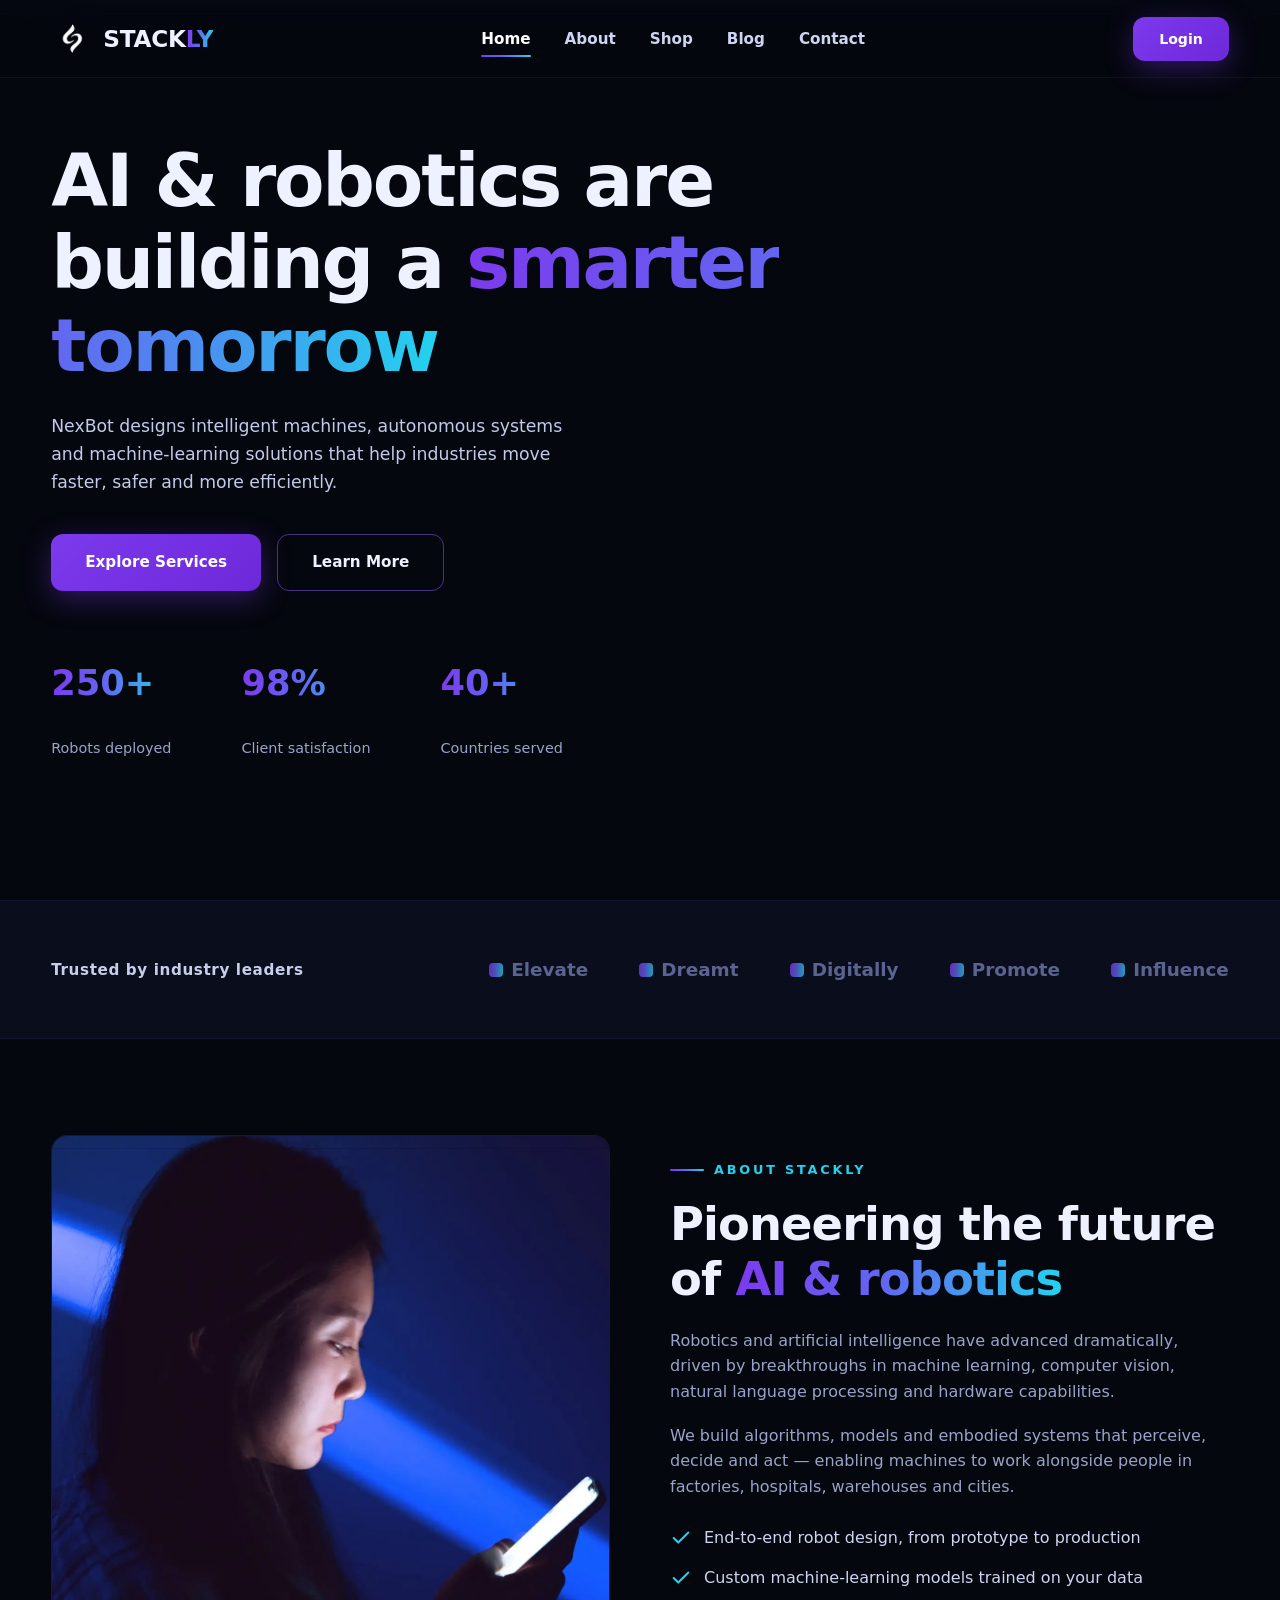
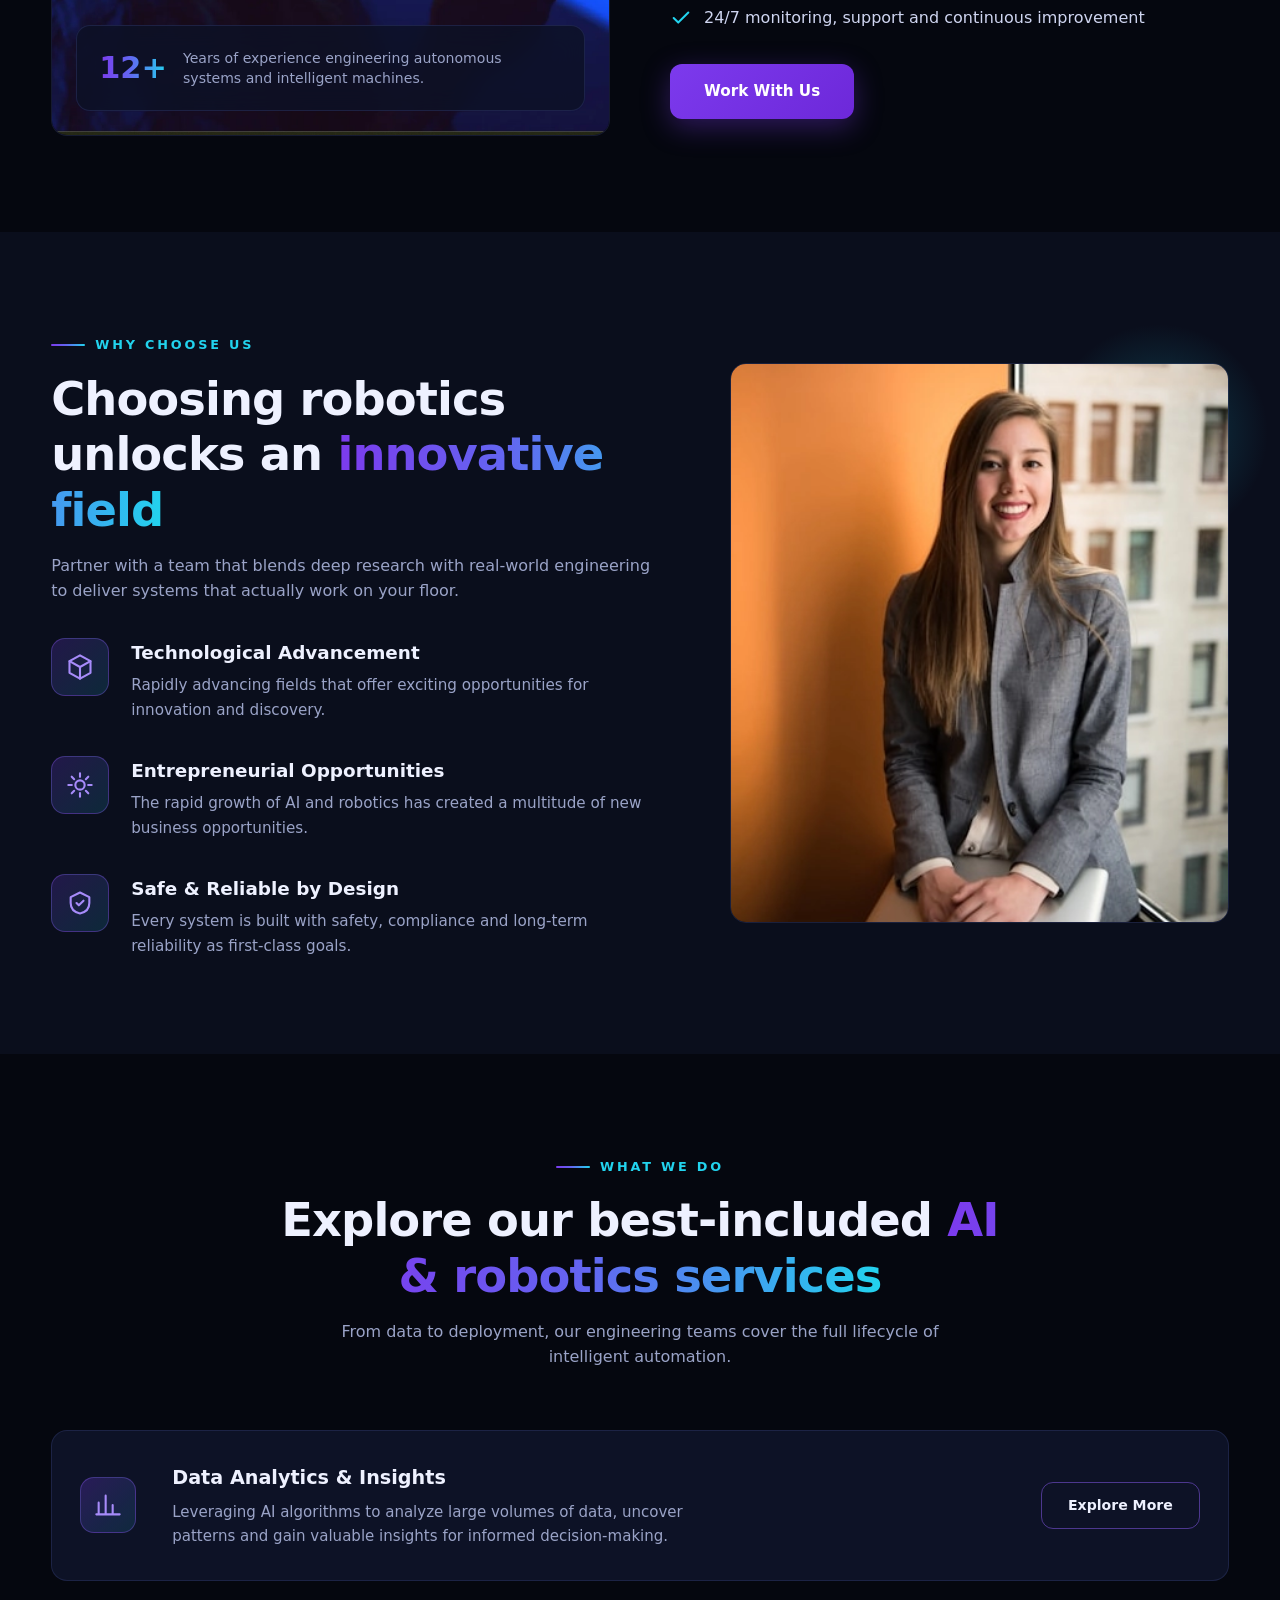
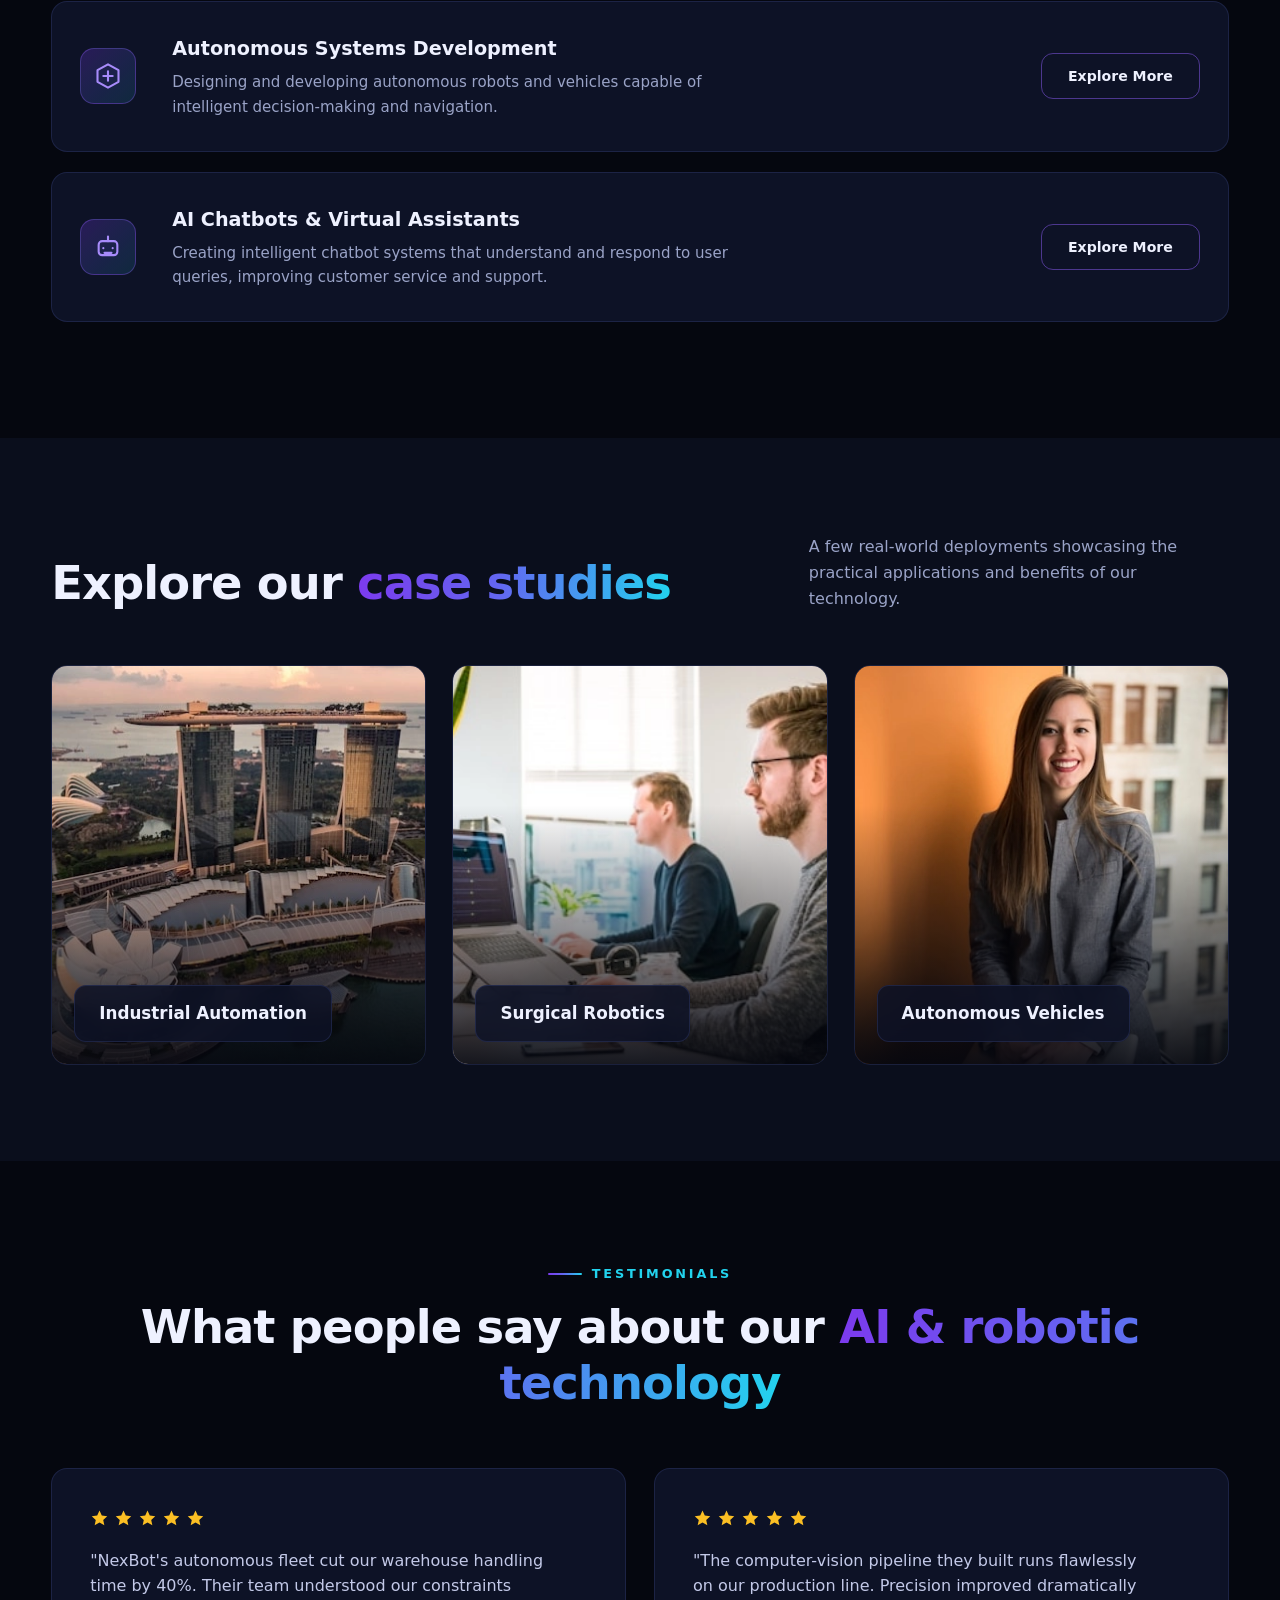
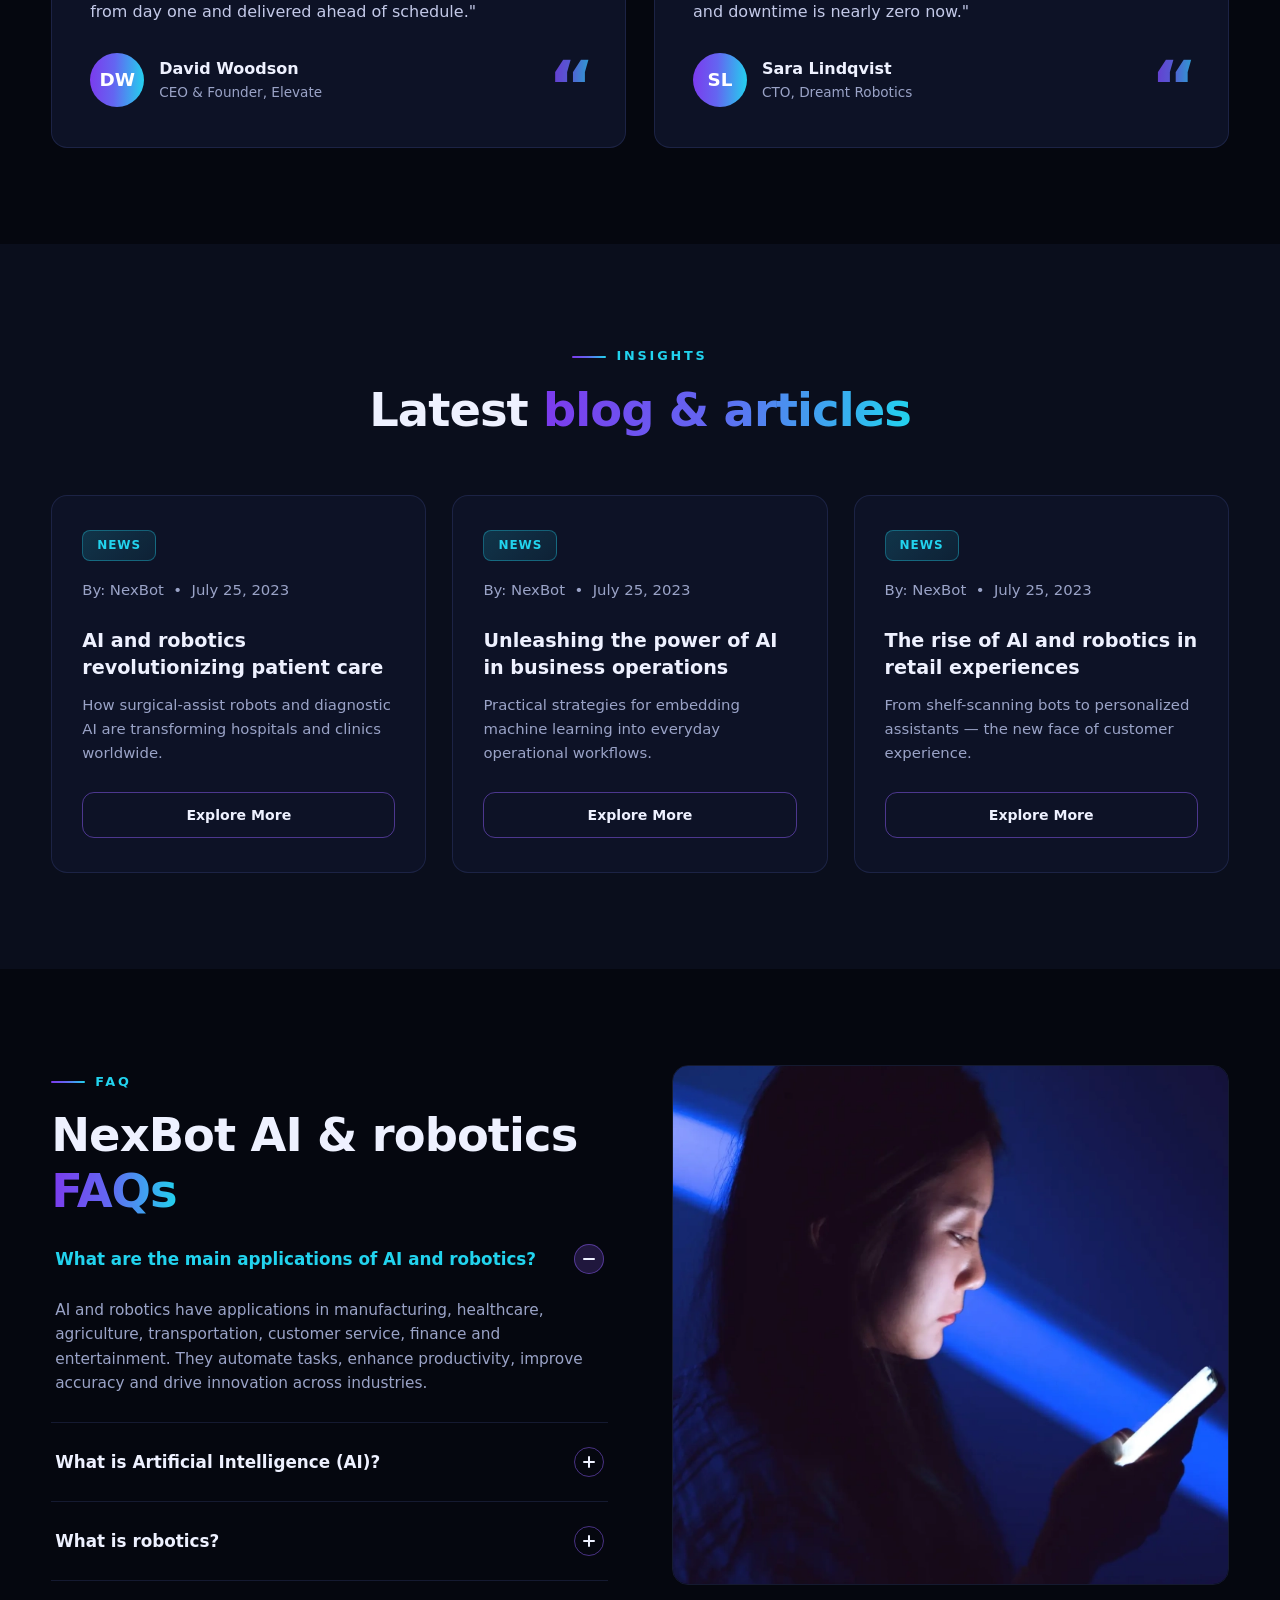
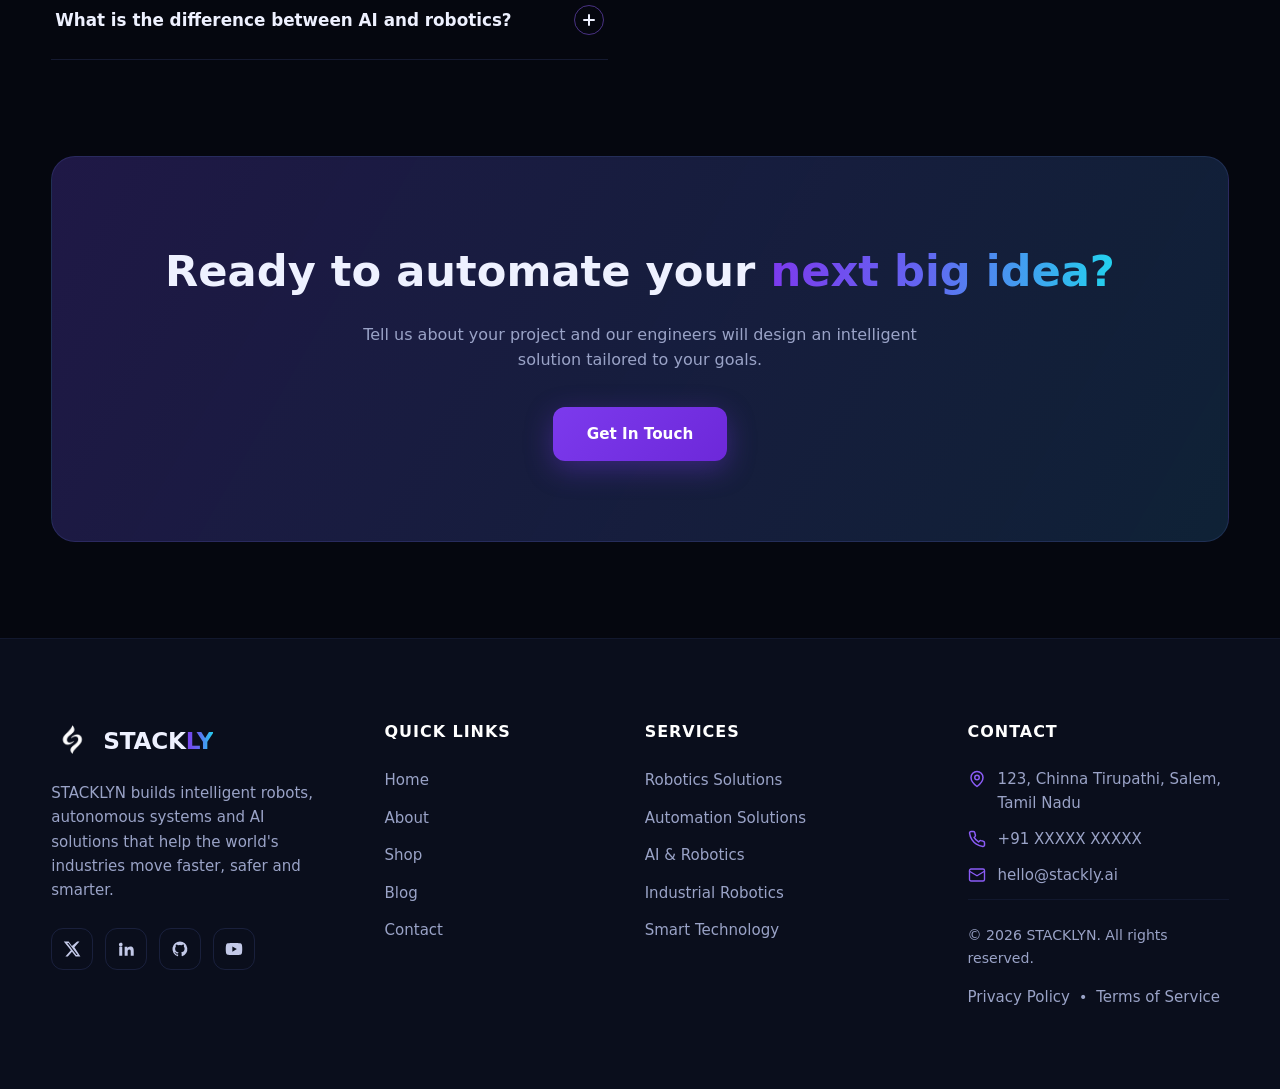
==== index.html @ 8c370402 "Add files via upload" ====
<!DOCTYPE html>
<html lang="en">
<head>
<meta charset="UTF-8">
<meta name="viewport" content="width=device-width, initial-scale=1.0">
<title>NexBot — AI &amp; Robotics Technology</title>
<meta name="description" content="NexBot builds intelligent robots, autonomous systems and AI solutions for the industries of tomorrow.">
<style>
/* ============ DESIGN TOKENS ============ */
:root{
  --bg:#05070f;
  --bg-2:#0a0e1c;
  --surface:#0d1226;
  --surface-2:#101736;
  --border:rgba(120,140,255,.14);
  --text:#eef1ff;
  --muted:#9aa3c7;
  --purple:#7c3aed;
  --purple-2:#8b5cf6;
  --cyan:#22d3ee;
  --grad:linear-gradient(92deg,#7c3aed 0%,#6366f1 45%,#22d3ee 100%);
  --radius:16px;
  --header-h:78px;
  --font:'Segoe UI',system-ui,-apple-system,Roboto,'Helvetica Neue',Arial,sans-serif;
}
*{margin:0;padding:0;box-sizing:border-box}
html{scroll-behavior:smooth}
body{
  font-family:var(--font);
  background:var(--bg);
  color:var(--text);
  line-height:1.6;
  overflow-x:hidden;
}
img{max-width:100%;display:block}
a{text-decoration:none;color:inherit}
ul{list-style:none}
.container{width:min(1200px,92%);margin:0 auto}
section{padding:96px 0;position:relative}
.grad-text{background:var(--grad);-webkit-background-clip:text;background-clip:text;color:transparent}
.eyebrow{
  display:inline-flex;align-items:center;gap:10px;
  font-size:.8rem;letter-spacing:.22em;text-transform:uppercase;
  color:var(--cyan);font-weight:600;margin-bottom:16px;
}
.eyebrow::before{content:"";width:34px;height:2px;background:var(--grad);border-radius:2px}
h2.section-title{font-size:clamp(1.9rem,4vw,2.9rem);font-weight:800;line-height:1.2;letter-spacing:-.02em}
.section-lead{color:var(--muted);max-width:640px;margin-top:14px}

/* ============ BUTTONS ============ */
.btn{
  display:inline-flex;align-items:center;justify-content:center;gap:10px;
  padding:15px 34px;border-radius:12px;font-weight:700;font-size:.95rem;
  cursor:pointer;border:none;transition:transform .3s ease,box-shadow .3s ease,background .3s ease;
  white-space:nowrap;
}
.btn-primary{background:linear-gradient(135deg,#7c3aed,#6d28d9);color:#fff;box-shadow:0 8px 28px rgba(124,58,237,.35)}
.btn-primary:hover{transform:translateY(-3px);box-shadow:0 14px 38px rgba(124,58,237,.5)}
.btn-ghost{background:transparent;color:var(--text);border:1px solid rgba(139,92,246,.5)}
.btn-ghost:hover{background:rgba(139,92,246,.12);transform:translateY(-3px)}
.btn-sm{padding:11px 26px;font-size:.88rem}

/* ============ HEADER ============ */
.site-header{
  position:fixed;top:0;left:0;right:0;z-index:1000;height:var(--header-h);
  background:rgba(5,7,15,.72);backdrop-filter:blur(16px);-webkit-backdrop-filter:blur(16px);
  border-bottom:1px solid rgba(120,140,255,.08);
}
.header-inner{height:var(--header-h);display:flex;align-items:center;justify-content:space-between;gap:24px}
.logo{display:flex;align-items:center;gap:10px;flex-shrink:0}
.logo img{width:42px;height:42px;object-fit:contain;flex:0 0 auto}
.logo-text{font-size:1.45rem;font-weight:800;letter-spacing:-.01em}
.logo-text span{background:var(--grad);-webkit-background-clip:text;background-clip:text;color:transparent}
.main-nav{display:flex;align-items:center;gap:34px}
.main-nav a{position:relative;font-weight:600;font-size:.95rem;color:#cfd5f0;transition:color .25s;padding:6px 0}
.main-nav a::after{content:"";position:absolute;left:0;bottom:0;width:0;height:2px;background:var(--grad);border-radius:2px;transition:width .3s ease}
.main-nav a:hover,.main-nav a.active{color:#fff}
.main-nav a:hover::after,.main-nav a.active::after{width:100%}
.header-actions{display:flex;align-items:center;gap:14px}
.menu-toggle{
  display:none;background:none;border:none;cursor:pointer;width:44px;height:44px;
  align-items:center;justify-content:center;border-radius:10px;
  border:1px solid var(--border);
}
.menu-toggle svg{width:24px;height:24px;stroke:var(--text)}
.menu-toggle .icon-close{display:none}
.menu-toggle.open .icon-open{display:none}
.menu-toggle.open .icon-close{display:block}

/* ============ MOBILE NAV ============ */
.mobile-nav{
  position:fixed;top:var(--header-h);left:0;right:0;z-index:999;
  background:rgba(7,10,22,.98);backdrop-filter:blur(20px);
  border-bottom:1px solid var(--border);
  padding:20px 5% 32px;transform:translateY(-115%);
  transition:transform .45s cubic-bezier(.22,1,.36,1);
}
.mobile-nav.open{transform:translateY(0)}
.mobile-nav a{
  display:block;padding:15px 6px;font-size:1.05rem;font-weight:600;color:#cfd5f0;
  border-bottom:1px solid rgba(120,140,255,.08);transition:color .25s,padding-left .25s;
}
.mobile-nav a:hover{color:#fff;padding-left:14px}
.mobile-nav .btn{margin-top:22px;width:100%}

/* ============ HERO ============ */
.hero{
  min-height:100vh;display:flex;align-items:center;
  padding:calc(var(--header-h) + 60px) 0 100px;
  background:linear-gradient(90deg,rgba(5,7,15,.96) 0%,rgba(5,7,15,.82) 42%,rgba(5,7,15,.25) 100%);
}
.hero h1{font-size:clamp(2.6rem,6.2vw,4.6rem);font-weight:800;line-height:1.12;letter-spacing:-.03em;max-width:15ch}
.hero p{color:#c3c9e8;max-width:520px;margin:26px 0 38px;font-size:1.08rem}
.hero-cta{display:flex;gap:16px;flex-wrap:wrap}
.hero-stats{display:flex;gap:clamp(28px,6vw,70px);margin-top:64px;flex-wrap:wrap}
.hero-stats .stat h3{font-size:clamp(1.6rem,3vw,2.2rem);font-weight:800;background:var(--grad);-webkit-background-clip:text;background-clip:text;color:transparent}
.hero-stats .stat p{color:var(--muted);font-size:.9rem}

/* ============ TRUSTED BY ============ */
.trusted{padding:54px 0;border-top:1px solid rgba(120,140,255,.07);border-bottom:1px solid rgba(120,140,255,.07);background:var(--bg-2)}
.trusted-row{display:flex;align-items:center;justify-content:space-between;gap:28px;flex-wrap:wrap}
.trusted-label{font-weight:700;color:#c8cdea;font-size:.95rem;letter-spacing:.04em}
.trusted-logos{display:flex;gap:clamp(22px,4vw,54px);flex-wrap:wrap;align-items:center}
.trusted-logos span{font-size:1.15rem;font-weight:700;color:#5b6390;display:flex;align-items:center;gap:8px;transition:color .3s}
.trusted-logos span:hover{color:#aab3e6}
.trusted-logos i{width:14px;height:14px;border-radius:4px;background:var(--grad);display:inline-block;opacity:.75}

/* ============ ABOUT ============ */
.about-wrap{display:grid;grid-template-columns:1fr 1fr;gap:60px;align-items:center}
.about-media{
  border-radius:var(--radius);overflow:hidden;position:relative;min-height:420px;
  background:linear-gradient(rgba(5,7,15,.35),rgba(5,7,15,.75));
  border:1px solid var(--border);
}
.about-media .badge-float{
  position:absolute;bottom:24px;left:24px;right:24px;
  background:rgba(13,18,38,.82);backdrop-filter:blur(12px);
  border:1px solid var(--border);border-radius:14px;padding:18px 22px;
  display:flex;gap:16px;align-items:center;
}
.badge-float .num{font-size:1.9rem;font-weight:800;background:var(--grad);-webkit-background-clip:text;background-clip:text;color:transparent}
.badge-float p{color:var(--muted);font-size:.88rem;line-height:1.45}
.about-copy h2{margin-bottom:20px}
.about-copy p{color:var(--muted);margin-bottom:18px}
.about-list{display:grid;gap:14px;margin:26px 0 34px}
.about-list li{display:flex;gap:12px;align-items:flex-start;color:#cfd5f0;font-weight:500}
.about-list li svg{flex-shrink:0;width:22px;height:22px;margin-top:2px}

/* ============ WHY CHOOSE ============ */
.choose{background:var(--bg-2);overflow:hidden}
.choose-wrap{display:grid;grid-template-columns:1.1fr .9fr;gap:70px;align-items:center}
.feature{display:flex;gap:22px;margin-top:34px}
.feature-icon{
  flex-shrink:0;width:58px;height:58px;border-radius:14px;
  background:linear-gradient(135deg,rgba(124,58,237,.22),rgba(34,211,238,.14));
  border:1px solid rgba(139,92,246,.35);
  display:flex;align-items:center;justify-content:center;
}
.feature-icon svg{width:28px;height:28px;stroke:#a78bfa}
.feature h3{font-size:1.15rem;font-weight:700;margin-bottom:6px}
.feature p{color:var(--muted);font-size:.95rem}
.choose-media{position:relative}
.choose-media img{border-radius:var(--radius);border:1px solid var(--border);width:100%;object-fit:cover;max-height:560px}
.choose-media::before{
  content:"";position:absolute;inset:-40px -40px auto auto;width:220px;height:220px;
  background:radial-gradient(circle,rgba(34,211,238,.25),transparent 70%);z-index:-1;
}

/* ============ SERVICES ============ */
.services-head{text-align:center;max-width:760px;margin:0 auto 60px}
.services-head .section-lead{margin-left:auto;margin-right:auto}
.service-row{
  display:grid;grid-template-columns:64px 1fr auto;gap:28px;align-items:center;
  padding:32px 28px;border:1px solid var(--border);border-radius:var(--radius);
  background:var(--surface);margin-bottom:20px;transition:transform .35s ease,border-color .35s ease,box-shadow .35s ease;
}
.service-row:hover{transform:translateY(-5px);border-color:rgba(139,92,246,.45);box-shadow:0 18px 44px rgba(0,0,0,.45)}
.service-icon{width:56px;height:56px;border-radius:14px;background:linear-gradient(135deg,rgba(124,58,237,.25),rgba(34,211,238,.12));border:1px solid rgba(139,92,246,.35);display:flex;align-items:center;justify-content:center}
.service-icon svg{width:28px;height:28px;stroke:#a78bfa}
.service-row h3{font-size:1.2rem;font-weight:700;margin-bottom:6px}
.service-row p{color:var(--muted);font-size:.94rem;max-width:560px}

/* ============ CASE STUDIES ============ */
.case{background:var(--bg-2)}
.case-head{display:flex;justify-content:space-between;align-items:flex-end;gap:40px;margin-bottom:54px;flex-wrap:wrap}
.case-grid{display:grid;grid-template-columns:repeat(3,1fr);gap:26px}
.case-card{
  position:relative;border-radius:var(--radius);overflow:hidden;height:400px;cursor:pointer;
  border:1px solid var(--border);
}
.case-card img{width:100%;height:100%;object-fit:cover;transition:transform .7s cubic-bezier(.22,1,.36,1)}
.case-card:hover img{transform:scale(1.07)}
.case-card::after{content:"";position:absolute;inset:0;background:linear-gradient(180deg,transparent 35%,rgba(5,7,15,.92) 100%)}
.case-label{
  position:absolute;left:22px;bottom:22px;z-index:2;
  background:rgba(13,18,38,.85);backdrop-filter:blur(10px);
  border:1px solid var(--border);border-radius:12px;padding:14px 24px;
  font-weight:700;font-size:1.05rem;transition:background .3s;
}
.case-card:hover .case-label{background:rgba(124,58,237,.85)}

/* ============ TESTIMONIALS ============ */
.testi-grid{display:grid;grid-template-columns:1fr 1fr;gap:28px;margin-top:56px}
.testi-card{
  background:var(--surface);border:1px solid var(--border);border-radius:var(--radius);
  padding:40px 38px;position:relative;transition:transform .35s ease,border-color .35s;
}
.testi-card:hover{transform:translateY(-5px);border-color:rgba(139,92,246,.4)}
.testi-card .quote-mark{position:absolute;right:30px;bottom:24px;font-size:4.5rem;font-weight:800;line-height:1;background:var(--grad);-webkit-background-clip:text;background-clip:text;color:transparent;opacity:.85}
.stars{display:flex;gap:5px;margin-bottom:20px}
.stars svg{width:19px;height:19px;fill:#fbbf24}
.testi-card>p{color:#c3c9e8;font-size:1rem;margin-bottom:28px;max-width:92%}
.testi-author{display:flex;align-items:center;gap:15px}
.avatar{width:54px;height:54px;border-radius:50%;background:var(--grad);display:flex;align-items:center;justify-content:center;font-weight:800;font-size:1.15rem;color:#fff;flex-shrink:0}
.testi-author h4{font-size:1rem;font-weight:700}
.testi-author p{color:var(--muted);font-size:.85rem}

/* ============ BLOG ============ */
.blog{background:var(--bg-2)}
.blog-head{text-align:center;margin-bottom:56px}
.blog-grid{display:grid;grid-template-columns:repeat(3,1fr);gap:26px}
.blog-card{
  background:var(--surface);border:1px solid var(--border);border-radius:var(--radius);
  padding:34px 30px;transition:transform .35s ease,border-color .35s ease,box-shadow .35s ease;
  display:flex;flex-direction:column;
}
.blog-card:hover{transform:translateY(-6px);border-color:rgba(139,92,246,.45);box-shadow:0 20px 48px rgba(0,0,0,.45)}
.tag{display:inline-block;background:linear-gradient(135deg,rgba(34,211,238,.18),rgba(34,211,238,.08));border:1px solid rgba(34,211,238,.35);color:var(--cyan);font-size:.75rem;font-weight:700;letter-spacing:.08em;text-transform:uppercase;padding:5px 14px;border-radius:8px;width:fit-content;margin-bottom:18px}
.blog-meta{color:var(--muted);font-size:.85rem;margin-bottom:14px}
.blog-card h3{font-size:1.2rem;font-weight:700;line-height:1.4;margin-bottom:12px}
.blog-card>p{color:var(--muted);font-size:.93rem;margin-bottom:26px;flex:1}

/* ============ FAQ ============ */
.faq-wrap{display:grid;grid-template-columns:1fr 1fr;gap:64px;align-items:start}
.faq-media{position:sticky;top:calc(var(--header-h) + 30px)}
.faq-media img{border-radius:var(--radius);border:1px solid var(--border);width:100%;object-fit:cover;max-height:520px}
.faq-item{border-bottom:1px solid var(--border)}
.faq-q{
  width:100%;background:none;border:none;color:var(--text);cursor:pointer;
  display:flex;justify-content:space-between;align-items:center;gap:18px;
  padding:24px 4px;font-size:1.05rem;font-weight:700;text-align:left;font-family:var(--font);
  transition:color .25s;
}
.faq-q:hover{color:var(--purple-2)}
.faq-q .faq-icon{flex-shrink:0;width:30px;height:30px;border-radius:50%;border:1px solid rgba(139,92,246,.5);display:flex;align-items:center;justify-content:center;position:relative;transition:transform .4s ease,background .3s}
.faq-q .faq-icon::before,.faq-q .faq-icon::after{content:"";position:absolute;background:var(--text);border-radius:2px}
.faq-q .faq-icon::before{width:12px;height:2px}
.faq-q .faq-icon::after{width:2px;height:12px;transition:opacity .3s}
.faq-item.open .faq-icon{transform:rotate(180deg);background:rgba(139,92,246,.2)}
.faq-item.open .faq-icon::after{opacity:0}
.faq-item.open .faq-q{color:var(--cyan)}
.faq-a{max-height:0;overflow:hidden;transition:max-height .45s cubic-bezier(.22,1,.36,1)}
.faq-a p{color:var(--muted);padding:0 4px 26px;font-size:.96rem}

/* ============ CTA ============ */
.cta-band{
  background:linear-gradient(120deg,rgba(124,58,237,.16),rgba(34,211,238,.08)),var(--surface);
  border:1px solid var(--border);border-radius:24px;
  padding:clamp(44px,7vw,80px);text-align:center;
}
.cta-band h2{font-size:clamp(1.8rem,3.6vw,2.7rem);font-weight:800;margin-bottom:16px}
.cta-band p{color:var(--muted);max-width:560px;margin:0 auto 34px}

/* ============ FOOTER ============ */
.site-footer{background:var(--bg-2);border-top:1px solid rgba(120,140,255,.08);padding:80px 0 0;margin-top:0}
.footer-grid{display:grid;grid-template-columns:1.35fr 1fr 1.3fr 1.25fr;gap:clamp(24px,4vw,56px);padding-bottom:56px}
.footer-brand p{color:var(--muted);font-size:.94rem;margin:20px 0 26px;max-width:340px}
.footer-social{display:flex;gap:12px}
.footer-social a{
  width:42px;height:42px;border-radius:12px;border:1px solid var(--border);
  display:flex;align-items:center;justify-content:center;transition:background .3s,transform .3s,border-color .3s;
}
.footer-social a:hover{background:rgba(139,92,246,.15);border-color:rgba(139,92,246,.5);transform:translateY(-3px)}
.footer-social svg{width:18px;height:18px;fill:#c3c9e8}
.footer-col h4{font-size:1rem;font-weight:700;letter-spacing:.06em;text-transform:uppercase;margin-bottom:22px;color:#fff}
.footer-col ul{display:grid;gap:12px}
.footer-col ul a{color:var(--muted);font-size:.94rem;transition:color .25s,padding-left .25s}
.footer-col ul a:hover{color:var(--cyan);padding-left:6px}
.footer-contact li{display:flex;gap:12px;color:var(--muted);font-size:.94rem;align-items:flex-start;min-width:0;overflow-wrap:anywhere}
.footer-contact svg{flex-shrink:0;width:18px;height:18px;stroke:#8b5cf6;margin-top:3px}
.footer-bottom{border-top:1px solid rgba(120,140,255,.08);padding:24px 0;display:flex;justify-content:space-between;gap:16px;flex-wrap:wrap;color:var(--muted);font-size:.88rem}
.footer-bottom a{color:#c3c9e8}
.footer-bottom a:hover{color:var(--cyan)}

/* ============ BACK TO TOP ============ */
.to-top{
  position:fixed;right:26px;bottom:26px;z-index:900;width:50px;height:50px;border-radius:50%;
  background:linear-gradient(135deg,#22d3ee,#0ea5e9);border:none;cursor:pointer;
  display:flex;align-items:center;justify-content:center;box-shadow:0 8px 24px rgba(34,211,238,.35);
  opacity:0;pointer-events:none;transform:translateY(16px);transition:opacity .35s,transform .35s;
}
.to-top.show{opacity:1;pointer-events:auto;transform:translateY(0)}
.to-top svg{width:22px;height:22px;stroke:#04121a;stroke-width:3}

/* ============ SCROLL REVEAL ============ */
.reveal{opacity:0;transform:translateY(36px);transition:opacity .8s cubic-bezier(.22,1,.36,1),transform .8s cubic-bezier(.22,1,.36,1)}
.reveal.visible{opacity:1;transform:translateY(0)}
.reveal.d1{transition-delay:.12s}.reveal.d2{transition-delay:.24s}.reveal.d3{transition-delay:.36s}

/* ============ RESPONSIVE ============ */
@media(max-width:1024px){
  .about-wrap,.choose-wrap,.faq-wrap{grid-template-columns:1fr;gap:44px}
  .faq-media{position:static;order:-1}
  .faq-media img{max-height:380px}
  .case-grid,.blog-grid{grid-template-columns:1fr 1fr}
  .footer-grid{grid-template-columns:1fr 1fr}
}
@media(max-width:860px){
  .main-nav{display:none}
  .menu-toggle{display:flex}
  section{padding:72px 0}
  .hero{padding-top:calc(var(--header-h) + 44px)}
  .testi-grid{grid-template-columns:1fr}
  .service-row{grid-template-columns:56px 1fr;gap:18px}
  .service-row .btn{grid-column:1/-1;justify-self:start}
  .case-head{flex-direction:column;align-items:flex-start;gap:14px}
}
@media(max-width:640px){
  :root{--header-h:68px}
  .case-grid,.blog-grid{grid-template-columns:1fr}
  .case-card{height:320px}
  .footer-grid{grid-template-columns:1fr;gap:40px}
  .footer-bottom{justify-content:center;text-align:center}
  .btn{padding:14px 28px}
  .header-actions .btn{padding:10px 20px;font-size:.85rem}
  .trusted-row{flex-direction:column;align-items:flex-start}
  .hero-stats{gap:24px}
  .about-media{min-height:340px}
}
@media(max-width:400px){
  .logo-text{font-size:1.2rem}
  .logo img{width:34px;height:34px}
  .header-actions .btn{display:none} /* login lives inside mobile menu too */
}

</style>
</head>
<body>

<!-- ================= HEADER ================= -->
<header class="site-header">
  <div class="container header-inner">
    <a href="index.html" class="logo" aria-label="STACKLYN home">
      <img src="logoo%20-%20Copy.webp" alt="">
      <span class="logo-text">STACK<span>LY</span></span>
    </a>

    <nav class="main-nav" aria-label="Primary">
      <a href="index.html" class="active">Home</a>
      <a href="about.html">About</a>
      <a href="shop.html">Shop</a>
      <a href="blog.html">Blog</a>
      <a href="contact.html">Contact</a>
    </nav>

    <div class="header-actions">
      <a href="log.html" class="btn btn-primary btn-sm">Login</a>
      <button class="menu-toggle" id="menuToggle" aria-label="Toggle menu" aria-expanded="false">
        <svg class="icon-open" viewBox="0 0 24 24" fill="none" stroke-width="2.4" stroke-linecap="round"><path d="M4 7h16M4 12h16M4 17h16"/></svg>
        <svg class="icon-close" viewBox="0 0 24 24" fill="none" stroke-width="2.4" stroke-linecap="round"><path d="M6 6l12 12M18 6L6 18"/></svg>
      </button>
    </div>
  </div>
</header>

<!-- Mobile nav -->
<nav class="mobile-nav" id="mobileNav" aria-label="Mobile">
  <a href="index.html">Home</a>
  <a href="about.html">About</a>
  <a href="shop.html">Shop</a>
  <a href="blog.html">Blog</a>
  <a href="contact.html">Contact</a>
  <a href="log.html" class="btn btn-primary">Login</a>
</nav>

<!-- ================= HERO ================= -->
<section class="hero">
  <div class="container">
    <h1 class="reveal">AI &amp; robotics are building a <span class="grad-text">smarter tomorrow</span></h1>
    <p class="reveal d1">NexBot designs intelligent machines, autonomous systems and machine-learning solutions that help industries move faster, safer and more efficiently.</p>
    <div class="hero-cta reveal d2">
      <a href="404.html" class="btn btn-primary">Explore Services</a>
      <a href="404.html" class="btn btn-ghost">Learn More</a>
    </div>
    <div class="hero-stats reveal d3">
      <div class="stat"><h3>250+</h3><p>Robots deployed</p></div>
      <div class="stat"><h3>98%</h3><p>Client satisfaction</p></div>
      <div class="stat"><h3>40+</h3><p>Countries served</p></div>
    </div>
  </div>
</section>

<!-- ================= TRUSTED BY ================= -->
<div class="trusted">
  <div class="container trusted-row">
    <span class="trusted-label">Trusted by industry leaders</span>
    <div class="trusted-logos">
      <span><i></i>Elevate</span>
      <span><i></i>Dreamt</span>
      <span><i></i>Digitally</span>
      <span><i></i>Promote</span>
      <span><i></i>Influence</span>
    </div>
  </div>
</div>

<!-- ================= ABOUT ================= -->
<section id="about">
  <div class="container about-wrap">
    <div class="about-media reveal">
      <img src="img16.webp" alt="Engineers collaborating at a computer" loading="lazy">
      <div class="badge-float">
        <span class="num">12+</span>
        <p>Years of experience engineering autonomous systems and intelligent machines.</p>
      </div>
    </div>
    <div class="about-copy reveal d1">
      <span class="eyebrow">About stackly</span>
      <h2 class="section-title">Pioneering the future of <span class="grad-text">AI &amp; robotics</span></h2>
      <p>Robotics and artificial intelligence have advanced dramatically, driven by breakthroughs in machine learning, computer vision, natural language processing and hardware capabilities.</p>
      <p>We build algorithms, models and embodied systems that perceive, decide and act — enabling machines to work alongside people in factories, hospitals, warehouses and cities.</p>
      <ul class="about-list">
        <li><svg viewBox="0 0 24 24" fill="none" stroke="#22d3ee" stroke-width="2.2" stroke-linecap="round" stroke-linejoin="round"><path d="M20 6 9 17l-5-5"/></svg>End-to-end robot design, from prototype to production</li>
        <li><svg viewBox="0 0 24 24" fill="none" stroke="#22d3ee" stroke-width="2.2" stroke-linecap="round" stroke-linejoin="round"><path d="M20 6 9 17l-5-5"/></svg>Custom machine-learning models trained on your data</li>
        <li><svg viewBox="0 0 24 24" fill="none" stroke="#22d3ee" stroke-width="2.2" stroke-linecap="round" stroke-linejoin="round"><path d="M20 6 9 17l-5-5"/></svg>24/7 monitoring, support and continuous improvement</li>
      </ul>
      <a href="404.html" class="btn btn-primary">Work With Us</a>
    </div>
  </div>
</section>

<!-- ================= WHY CHOOSE ================= -->
<section class="choose">
  <div class="container choose-wrap">
    <div class="reveal">
      <span class="eyebrow">Why Choose Us</span>
      <h2 class="section-title">Choosing robotics unlocks an <span class="grad-text">innovative field</span></h2>
      <p class="section-lead">Partner with a team that blends deep research with real-world engineering to deliver systems that actually work on your floor.</p>
      <div class="feature">
        <div class="feature-icon">
          <svg viewBox="0 0 24 24" fill="none" stroke-width="1.8" stroke-linecap="round" stroke-linejoin="round"><path d="M12 2 3 7v10l9 5 9-5V7l-9-5Z"/><path d="M12 22V12M3 7l9 5 9-5"/></svg>
        </div>
        <div>
          <h3>Technological Advancement</h3>
          <p>Rapidly advancing fields that offer exciting opportunities for innovation and discovery.</p>
        </div>
      </div>
      <div class="feature">
        <div class="feature-icon">
          <svg viewBox="0 0 24 24" fill="none" stroke-width="1.8" stroke-linecap="round" stroke-linejoin="round"><path d="M12 8a4 4 0 1 0 0 8 4 4 0 0 0 0-8Z"/><path d="M12 2v3M12 19v3M2 12h3M19 12h3M4.9 4.9l2.1 2.1M17 17l2.1 2.1M19.1 4.9 17 7M7 17l-2.1 2.1"/></svg>
        </div>
        <div>
          <h3>Entrepreneurial Opportunities</h3>
          <p>The rapid growth of AI and robotics has created a multitude of new business opportunities.</p>
        </div>
      </div>
      <div class="feature">
        <div class="feature-icon">
          <svg viewBox="0 0 24 24" fill="none" stroke-width="1.8" stroke-linecap="round" stroke-linejoin="round"><path d="M12 3l8 4v5c0 5-3.5 8-8 9-4.5-1-8-4-8-9V7l8-4Z"/><path d="m9 12 2 2 4-4"/></svg>
        </div>
        <div>
          <h3>Safe &amp; Reliable by Design</h3>
          <p>Every system is built with safety, compliance and long-term reliability as first-class goals.</p>
        </div>
      </div>
    </div>
    <div class="choose-media reveal d1">
      <img src="12img.webp" alt="Engineers collaborating at a computer" loading="lazy">
    </div>
  </div>
</section>

<!-- ================= SERVICES ================= -->
<section id="services">
  <div class="container">
    <div class="services-head reveal">
      <span class="eyebrow" style="justify-content:center">What We Do</span>
      <h2 class="section-title">Explore our best-included <span class="grad-text">AI &amp; robotics services</span></h2>
      <p class="section-lead">From data to deployment, our engineering teams cover the full lifecycle of intelligent automation.</p>
    </div>

    <div class="service-row reveal">
      <div class="service-icon">
        <svg viewBox="0 0 24 24" fill="none" stroke-width="1.8" stroke-linecap="round"><path d="M4 20V10M10 20V4M16 20v-8M22 20H2"/></svg>
      </div>
      <div>
        <h3>Data Analytics &amp; Insights</h3>
        <p>Leveraging AI algorithms to analyze large volumes of data, uncover patterns and gain valuable insights for informed decision-making.</p>
      </div>
      <a href="404.html" class="btn btn-ghost btn-sm">Explore More</a>
    </div>

    <div class="service-row reveal">
      <div class="service-icon">
        <svg viewBox="0 0 24 24" fill="none" stroke-width="1.8" stroke-linecap="round" stroke-linejoin="round"><path d="M12 2 3 7v10l9 5 9-5V7l-9-5Z"/><path d="M8 12h8M12 8v8"/></svg>
      </div>
      <div>
        <h3>Autonomous Systems Development</h3>
        <p>Designing and developing autonomous robots and vehicles capable of intelligent decision-making and navigation.</p>
      </div>
      <a href="404.html" class="btn btn-ghost btn-sm">Explore More</a>
    </div>

    <div class="service-row reveal">
      <div class="service-icon">
        <svg viewBox="0 0 24 24" fill="none" stroke-width="1.8" stroke-linecap="round" stroke-linejoin="round"><rect x="4" y="7" width="16" height="12" rx="3"/><path d="M12 7V3M8 13h.01M16 13h.01M9 17h6"/></svg>
      </div>
      <div>
        <h3>AI Chatbots &amp; Virtual Assistants</h3>
        <p>Creating intelligent chatbot systems that understand and respond to user queries, improving customer service and support.</p>
      </div>
      <a href="404.html" class="btn btn-ghost btn-sm">Explore More</a>
    </div>
  </div>
</section>

<!-- ================= CASE STUDIES ================= -->
<section class="case" id="case-studies">
  <div class="container">
    <div class="case-head reveal">
      <h2 class="section-title">Explore our <span class="grad-text">case studies</span></h2>
      <p class="section-lead" style="max-width:420px;margin-top:0">A few real-world deployments showcasing the practical applications and benefits of our technology.</p>
    </div>
    <div class="case-grid">
<div class="case-card reveal d2"> 
            <img src="17img.webp" alt="Aerial view of Singapore's Marina Bay and connected city infrastructure" loading="lazy">
 
        <span class="case-label">Industrial Automation</span>
      </div>
 <div class="case-card reveal d2">
          <img src="3img.webp" alt="Aerial view of Singapore's Marina Bay and connected city infrastructure" loading="lazy">
     
     <span class="case-label">Surgical Robotics</span>
      </div>
      <div class="case-card reveal d2">
        <img src="12img.webp" alt="Aerial view of Singapore's Marina Bay and connected city infrastructure" loading="lazy">
        <span class="case-label">Autonomous Vehicles</span>
      </div>
    </div>
  </div>
</section>

<!-- ================= TESTIMONIALS ================= -->
<section id="testimonials">
  <div class="container">
    <div class="reveal" style="text-align:center">
      <span class="eyebrow" style="justify-content:center">Testimonials</span>
      <h2 class="section-title">What people say about our <span class="grad-text">AI &amp; robotic technology</span></h2>
    </div>
    <div class="testi-grid">
      <div class="testi-card reveal">
        <div class="stars">
          <svg viewBox="0 0 24 24"><path d="M12 2l2.9 6.3 6.9.8-5.1 4.7 1.4 6.8L12 17.2 5.9 20.6l1.4-6.8L2.2 9.1l6.9-.8L12 2z"/></svg>
          <svg viewBox="0 0 24 24"><path d="M12 2l2.9 6.3 6.9.8-5.1 4.7 1.4 6.8L12 17.2 5.9 20.6l1.4-6.8L2.2 9.1l6.9-.8L12 2z"/></svg>
          <svg viewBox="0 0 24 24"><path d="M12 2l2.9 6.3 6.9.8-5.1 4.7 1.4 6.8L12 17.2 5.9 20.6l1.4-6.8L2.2 9.1l6.9-.8L12 2z"/></svg>
          <svg viewBox="0 0 24 24"><path d="M12 2l2.9 6.3 6.9.8-5.1 4.7 1.4 6.8L12 17.2 5.9 20.6l1.4-6.8L2.2 9.1l6.9-.8L12 2z"/></svg>
          <svg viewBox="0 0 24 24"><path d="M12 2l2.9 6.3 6.9.8-5.1 4.7 1.4 6.8L12 17.2 5.9 20.6l1.4-6.8L2.2 9.1l6.9-.8L12 2z"/></svg>
        </div>
        <p>"NexBot's autonomous fleet cut our warehouse handling time by 40%. Their team understood our constraints from day one and delivered ahead of schedule."</p>
        <div class="testi-author">
          <span class="avatar">DW</span>
          <div><h4>David Woodson</h4><p>CEO &amp; Founder, Elevate</p></div>
        </div>
        <span class="quote-mark">&ldquo;</span>
      </div>
      <div class="testi-card reveal d1">
        <div class="stars">
          <svg viewBox="0 0 24 24"><path d="M12 2l2.9 6.3 6.9.8-5.1 4.7 1.4 6.8L12 17.2 5.9 20.6l1.4-6.8L2.2 9.1l6.9-.8L12 2z"/></svg>
          <svg viewBox="0 0 24 24"><path d="M12 2l2.9 6.3 6.9.8-5.1 4.7 1.4 6.8L12 17.2 5.9 20.6l1.4-6.8L2.2 9.1l6.9-.8L12 2z"/></svg>
          <svg viewBox="0 0 24 24"><path d="M12 2l2.9 6.3 6.9.8-5.1 4.7 1.4 6.8L12 17.2 5.9 20.6l1.4-6.8L2.2 9.1l6.9-.8L12 2z"/></svg>
          <svg viewBox="0 0 24 24"><path d="M12 2l2.9 6.3 6.9.8-5.1 4.7 1.4 6.8L12 17.2 5.9 20.6l1.4-6.8L2.2 9.1l6.9-.8L12 2z"/></svg>
          <svg viewBox="0 0 24 24"><path d="M12 2l2.9 6.3 6.9.8-5.1 4.7 1.4 6.8L12 17.2 5.9 20.6l1.4-6.8L2.2 9.1l6.9-.8L12 2z"/></svg>
        </div>
        <p>"The computer-vision pipeline they built runs flawlessly on our production line. Precision improved dramatically and downtime is nearly zero now."</p>
        <div class="testi-author">
          <span class="avatar">SL</span>
          <div><h4>Sara Lindqvist</h4><p>CTO, Dreamt Robotics</p></div>
        </div>
        <span class="quote-mark">&ldquo;</span>
      </div>
    </div>
  </div>
</section>

<!-- ================= BLOG ================= -->
<section class="blog" id="blog">
  <div class="container">
    <div class="blog-head reveal">
      <span class="eyebrow" style="justify-content:center">Insights</span>
      <h2 class="section-title">Latest <span class="grad-text">blog &amp; articles</span></h2>
    </div>
    <div class="blog-grid">
      <article class="blog-card reveal">
        <span class="tag">News</span>
        <p class="blog-meta">By: NexBot &nbsp;&bull;&nbsp; July 25, 2023</p>
        <h3>AI and robotics revolutionizing patient care</h3>
        <p>How surgical-assist robots and diagnostic AI are transforming hospitals and clinics worldwide.</p>
        <a href="404.html" class="btn btn-ghost btn-sm">Explore More</a>
      </article>
      <article class="blog-card reveal d1">
        <span class="tag">News</span>
        <p class="blog-meta">By: NexBot &nbsp;&bull;&nbsp; July 25, 2023</p>
        <h3>Unleashing the power of AI in business operations</h3>
        <p>Practical strategies for embedding machine learning into everyday operational workflows.</p>
        <a href="404.html" class="btn btn-ghost btn-sm">Explore More</a>
      </article>
      <article class="blog-card reveal d2">
        <span class="tag">News</span>
        <p class="blog-meta">By: NexBot &nbsp;&bull;&nbsp; July 25, 2023</p>
        <h3>The rise of AI and robotics in retail experiences</h3>
        <p>From shelf-scanning bots to personalized assistants — the new face of customer experience.</p>
        <a href="404.html" class="btn btn-ghost btn-sm">Explore More</a>
      </article>
    </div>
  </div>
</section>

<!-- ================= FAQ ================= -->
<section id="faq">
  <div class="container faq-wrap">
    <div class="reveal">
      <span class="eyebrow">FAQ</span>
      <h2 class="section-title">NexBot AI &amp; robotics <span class="grad-text">FAQs</span></h2>
      <div class="faq-list">
        <div class="faq-item open">
          <button class="faq-q" aria-expanded="true">What are the main applications of AI and robotics?<span class="faq-icon"></span></button>
          <div class="faq-a"><p>AI and robotics have applications in manufacturing, healthcare, agriculture, transportation, customer service, finance and entertainment. They automate tasks, enhance productivity, improve accuracy and drive innovation across industries.</p></div>
        </div>
        <div class="faq-item">
          <button class="faq-q" aria-expanded="false">What is Artificial Intelligence (AI)?<span class="faq-icon"></span></button>
          <div class="faq-a"><p>AI is the development of algorithms, models and systems that enable machines to mimic human intelligence and behavior — including learning from data, recognizing patterns, making decisions and improving over time.</p></div>
        </div>
        <div class="faq-item">
          <button class="faq-q" aria-expanded="false">What is robotics?<span class="faq-icon"></span></button>
          <div class="faq-a"><p>Robotics is the engineering discipline focused on designing, building and operating robots — machines that can sense their environment, process information and perform physical tasks autonomously or semi-autonomously.</p></div>
        </div>
        <div class="faq-item">
          <button class="faq-q" aria-expanded="false">What is the difference between AI and robotics?<span class="faq-icon"></span></button>
          <div class="faq-a"><p>AI is the "brain" — software that learns and makes decisions. Robotics is the "body" — the physical machine that acts. When combined, you get intelligent robots that can perceive, reason and interact with the real world.</p></div>
        </div>
      </div>
    </div>
    <div class="faq-media reveal d1">
      <img src="img16.webp" alt="Engineers collaborating at a computer" loading="lazy">
    </div>
  </div>
</section>

<!-- ================= CTA ================= -->
<section id="contact" style="padding-top:0">
  <div class="container">
    <div class="cta-band reveal">
      <h2>Ready to automate your <span class="grad-text">next big idea?</span></h2>
      <p>Tell us about your project and our engineers will design an intelligent solution tailored to your goals.</p>
      <a href="404.html" class="btn btn-primary">Get In Touch</a>
    </div>
  </div>
</section>

<!-- ================= FOOTER ================= -->
<footer class="site-footer">
  <div class="container">
    <div class="footer-grid">
      <div class="footer-brand">
        <a href="index.html" class="logo" aria-label="STACKLYN home">
          <img src="logoo%20-%20Copy.webp" alt="">
          <span class="logo-text">STACK<span>LY</span></span>
        </a>
        <p>STACKLYN builds intelligent robots, autonomous systems and AI solutions that help the world's industries move faster, safer and smarter.</p>
        <div class="footer-social">
          <a href="404.html" aria-label="X / Twitter"><svg viewBox="0 0 24 24"><path d="M18.9 2H22l-6.8 7.8L23.2 22h-6.3l-4.9-6.4L6.4 22H3.2l7.3-8.3L1 2h6.5l4.4 5.9L18.9 2Zm-1.1 18h1.7L7.4 3.9H5.6L17.8 20Z"/></svg></a>
          <a href="404.html" aria-label="LinkedIn"><svg viewBox="0 0 24 24"><path d="M4.98 3.5A2.5 2.5 0 1 1 5 8.5a2.5 2.5 0 0 1 0-5ZM3 9h4v12H3V9Zm7 0h3.8v1.7h.1c.5-1 1.8-2 3.7-2 4 0 4.7 2.6 4.7 6V21h-4v-5.5c0-1.3 0-3-1.9-3s-2.2 1.4-2.2 2.9V21h-4V9Z"/></svg></a>
          <a href="404.html" aria-label="GitHub"><svg viewBox="0 0 24 24"><path d="M12 2A10 10 0 0 0 8.8 21.5c.5.1.7-.2.7-.5v-1.7c-2.8.6-3.4-1.3-3.4-1.3-.5-1.2-1.1-1.5-1.1-1.5-.9-.6.1-.6.1-.6 1 .1 1.5 1 1.5 1 .9 1.5 2.3 1.1 2.9.8.1-.6.3-1.1.6-1.3-2.2-.3-4.6-1.1-4.6-5 0-1.1.4-2 1-2.7-.1-.2-.4-1.2.1-2.6 0 0 .8-.3 2.7 1a9.4 9.4 0 0 1 5 0c1.9-1.3 2.7-1 2.7-1 .5 1.4.2 2.4.1 2.6.6.7 1 1.6 1 2.7 0 3.9-2.4 4.7-4.6 5 .4.3.7.9.7 1.9V21c0 .3.2.6.7.5A10 10 0 0 0 12 2Z"/></svg></a>
          <a href="404.html" aria-label="YouTube"><svg viewBox="0 0 24 24"><path d="M23 12s0-3.9-.5-5.6c-.3-1-1-1.7-2-2C18.8 4 12 4 12 4s-6.8 0-8.5.4c-1 .3-1.7 1-2 2C1 8.1 1 12 1 12s0 3.9.5 5.6c.3 1 1 1.7 2 2 1.7.4 8.5.4 8.5.4s6.8 0 8.5-.4c1-.3 1.7-1 2-2 .5-1.7.5-5.6.5-5.6ZM9.8 15.5v-7l6 3.5-6 3.5Z"/></svg></a>
        </div>
      </div>
      <div class="footer-col">
        <h4>Quick Links</h4>
        <ul>
          <li><a href="index.html">Home</a></li>
          <li><a href="about.html">About</a></li>
          <li><a href="shop.html">Shop</a></li>
          <li><a href="blog.html">Blog</a></li>
          <li><a href="contact.html">Contact</a></li>
        </ul>
      </div>
      <div class="footer-col">
        <h4>Services</h4>
        <ul>
          <li><a href="404.html">Robotics Solutions</a></li>
          <li><a href="404.html">Automation Solutions</a></li>
          <li><a href="404.html">AI &amp; Robotics</a></li>
          <li><a href="404.html">Industrial Robotics</a></li>
          <li><a href="404.html">Smart Technology</a></li>
        </ul>
      </div>
      <div class="footer-col">
        <h4>Contact</h4>
        <ul class="footer-contact">
          <li><svg viewBox="0 0 24 24" fill="none" stroke-width="2" stroke-linecap="round" stroke-linejoin="round"><path d="M20 10c0 6-8 12-8 12S4 16 4 10a8 8 0 1 1 16 0Z"/><circle cx="12" cy="10" r="3"/></svg>123, Chinna Tirupathi, Salem, Tamil Nadu</li>
          <li><svg viewBox="0 0 24 24" fill="none" stroke-width="2" stroke-linecap="round" stroke-linejoin="round"><path d="M22 16.9v3a2 2 0 0 1-2.2 2 19.8 19.8 0 0 1-8.6-3.1 19.5 19.5 0 0 1-6-6A19.8 19.8 0 0 1 2.1 4.2 2 2 0 0 1 4.1 2h3a2 2 0 0 1 2 1.7c.1 1 .4 2 .7 2.8a2 2 0 0 1-.4 2.1L8.1 9.9a16 16 0 0 0 6 6l1.3-1.3a2 2 0 0 1 2.1-.4c.9.3 1.9.5 2.8.7a2 2 0 0 1 1.7 2Z"/></svg>+91 XXXXX XXXXX</li>
       
<li class="email-contact">
  <svg viewBox="0 0 24 24"
       fill="none"
       stroke="currentColor"
       stroke-width="1.8"
       stroke-linecap="round"
       stroke-linejoin="round"
       width="20"
       height="20"
       aria-hidden="true">
    <rect x="2" y="4" width="20" height="16" rx="2"></rect>
    <path d="m22 7-10 6L2 7"></path>
  </svg>

  <a href="mailto:hello@stackly.ai">
    hello@stackly.ai
  </a>
</li>

    <div class="footer-bottom">
      <span>&copy; 2026 STACKLYN. All rights reserved.</span>
      <span><a href="404.html">Privacy Policy</a> &nbsp;&bull;&nbsp; <a href="404.html">Terms of Service</a></span>
    </div>
  </div>
<!-- Back to top -->
<button class="to-top" id="toTop" aria-label="Back to top">
  <svg viewBox="0 0 24 24" fill="none" stroke-linecap="round" stroke-linejoin="round"><path d="M12 19V5M5 12l7-7 7 7"/></svg>
</button>

<script>
/* ========== Mobile menu ========== */
const menuToggle = document.getElementById('menuToggle');
const mobileNav  = document.getElementById('mobileNav');
menuToggle.addEventListener('click', () => {
  const open = mobileNav.classList.toggle('open');
  menuToggle.classList.toggle('open', open);
  menuToggle.setAttribute('aria-expanded', open);
  document.body.style.overflow = open ? 'hidden' : '';
});
/* Close menu when a link is tapped */
mobileNav.querySelectorAll('a').forEach(a => a.addEventListener('click', () => {
  mobileNav.classList.remove('open');
  menuToggle.classList.remove('open');
  menuToggle.setAttribute('aria-expanded', 'false');
  document.body.style.overflow = '';
}));

/* ========== FAQ accordion ========== */
document.querySelectorAll('.faq-item').forEach(item => {
  const q = item.querySelector('.faq-q');
  const a = item.querySelector('.faq-a');
  /* initialise open item */
  if (item.classList.contains('open')) a.style.maxHeight = a.scrollHeight + 'px';
  q.addEventListener('click', () => {
    const isOpen = item.classList.contains('open');
    /* close all */
    document.querySelectorAll('.faq-item').forEach(i => {
      i.classList.remove('open');
      i.querySelector('.faq-a').style.maxHeight = null;
      i.querySelector('.faq-q').setAttribute('aria-expanded', 'false');
    });
    if (!isOpen) {
      item.classList.add('open');
      a.style.maxHeight = a.scrollHeight + 'px';
      q.setAttribute('aria-expanded', 'true');
    }
  });
});
/* Recalculate open answer on resize */
window.addEventListener('resize', () => {
  const open = document.querySelector('.faq-item.open .faq-a');
  if (open) open.style.maxHeight = open.scrollHeight + 'px';
});

/* ========== Scroll reveal ========== */
const observer = new IntersectionObserver(entries => {
  entries.forEach(e => { if (e.isIntersecting) { e.target.classList.add('visible'); observer.unobserve(e.target); } });
}, { threshold: 0.12 });
document.querySelectorAll('.reveal').forEach(el => observer.observe(el));

/* ========== Back to top ========== */
const toTop = document.getElementById('toTop');
window.addEventListener('scroll', () => {
  toTop.classList.toggle('show', window.scrollY > 500);
}, { passive: true });
toTop.addEventListener('click', () => window.scrollTo({ top: 0, behavior: 'smooth' }));
</script>
</body>
</html>
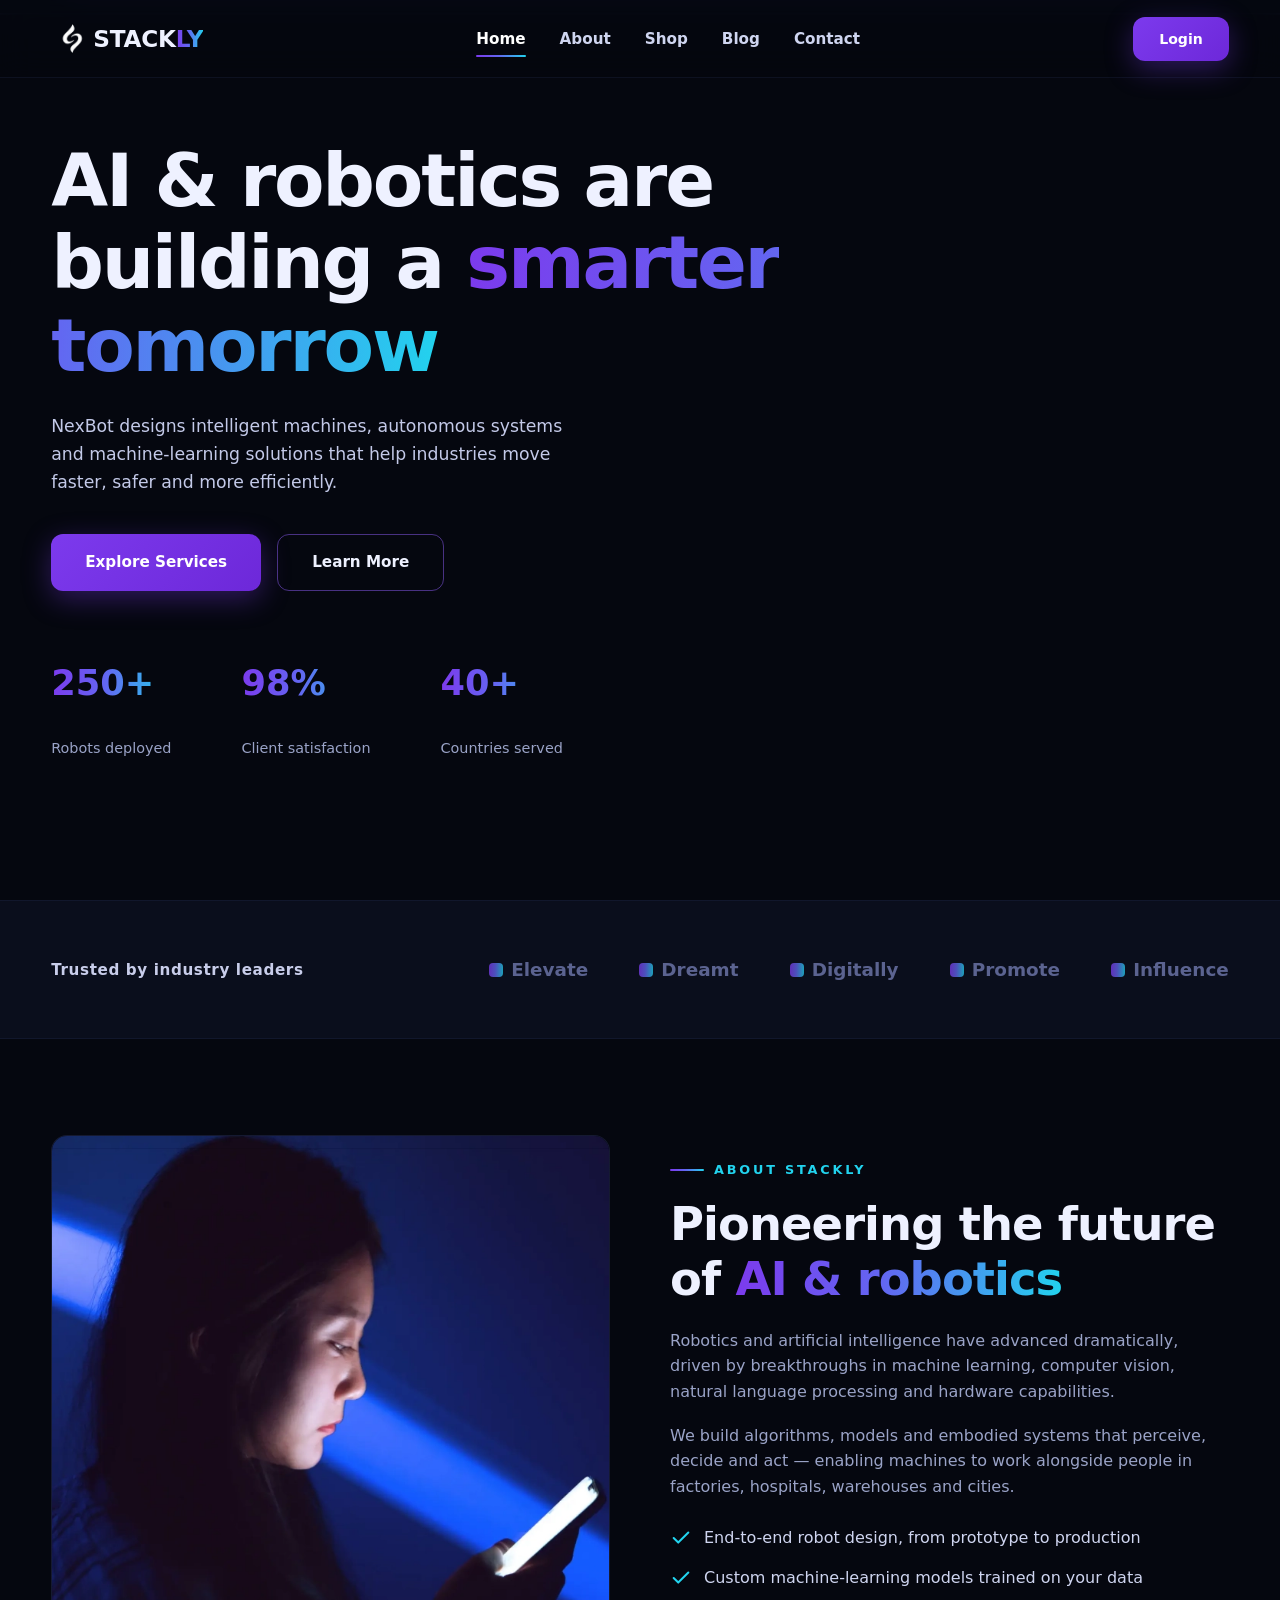
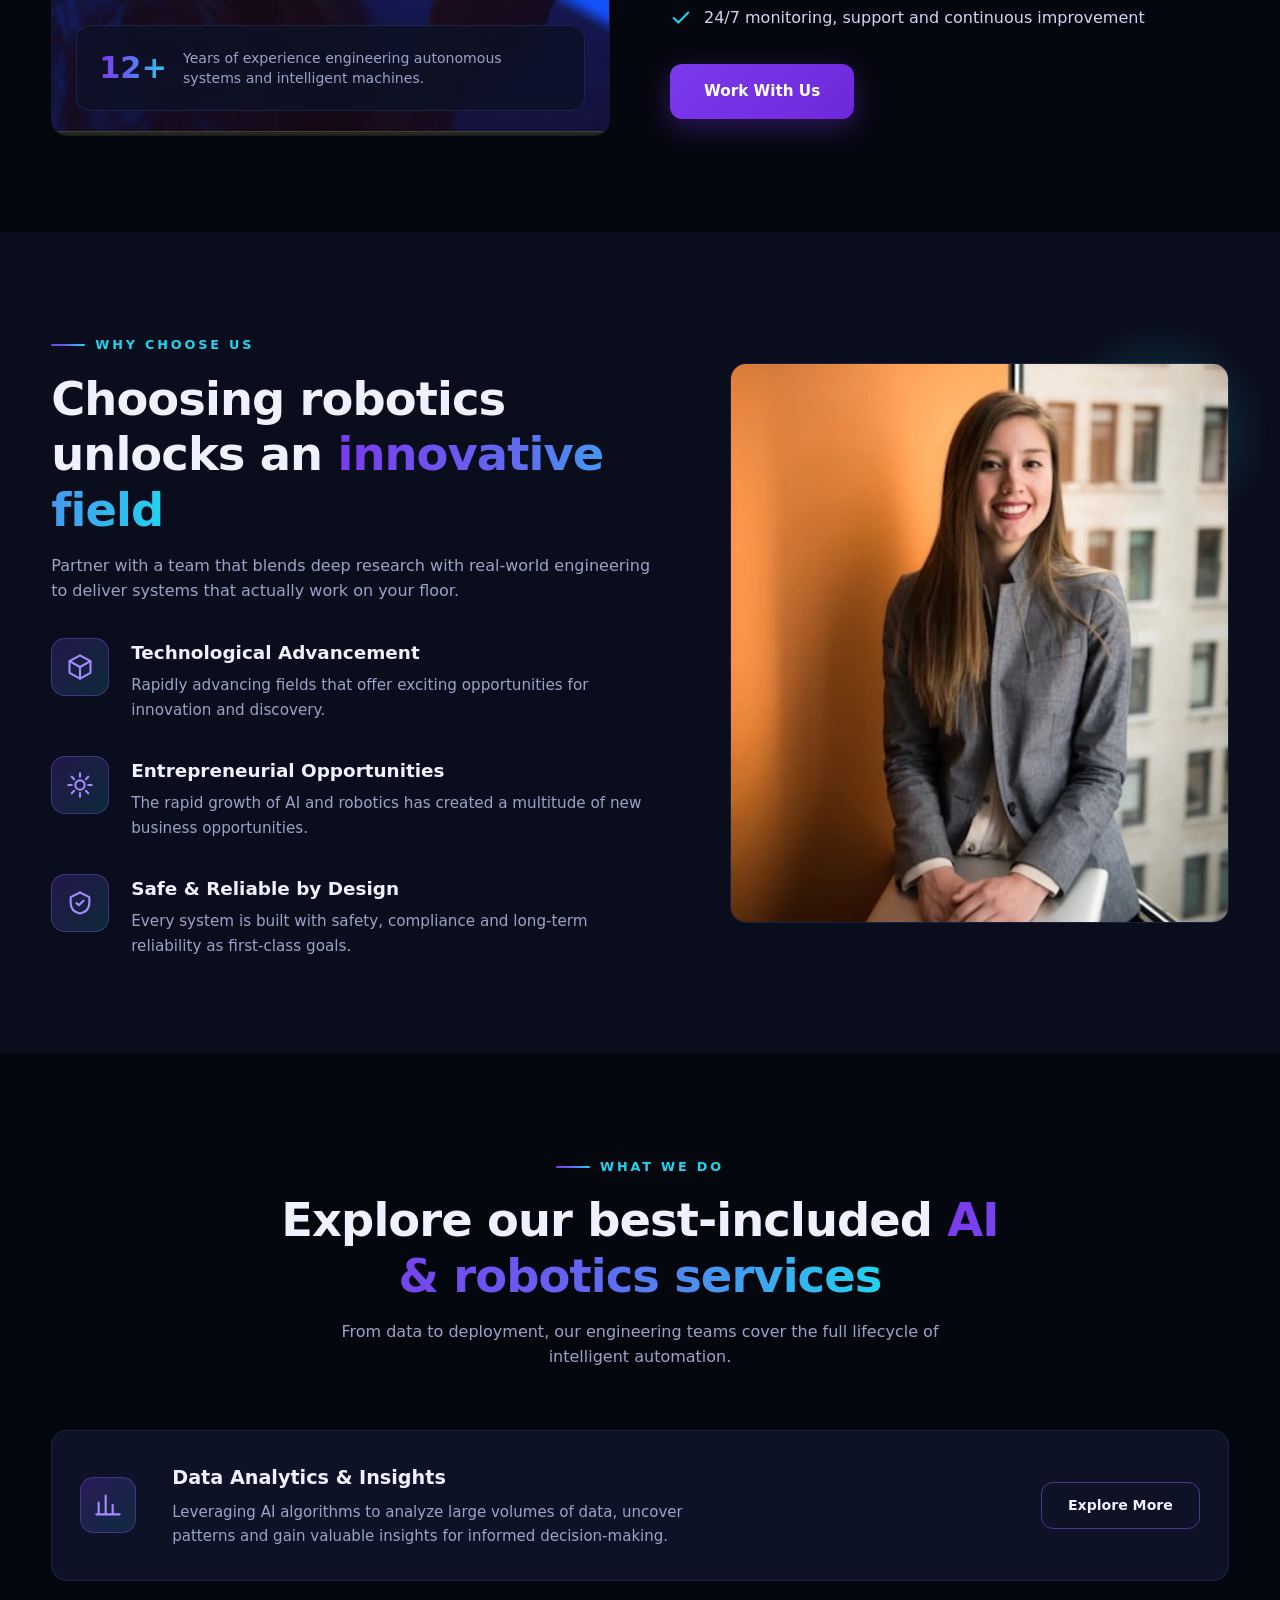
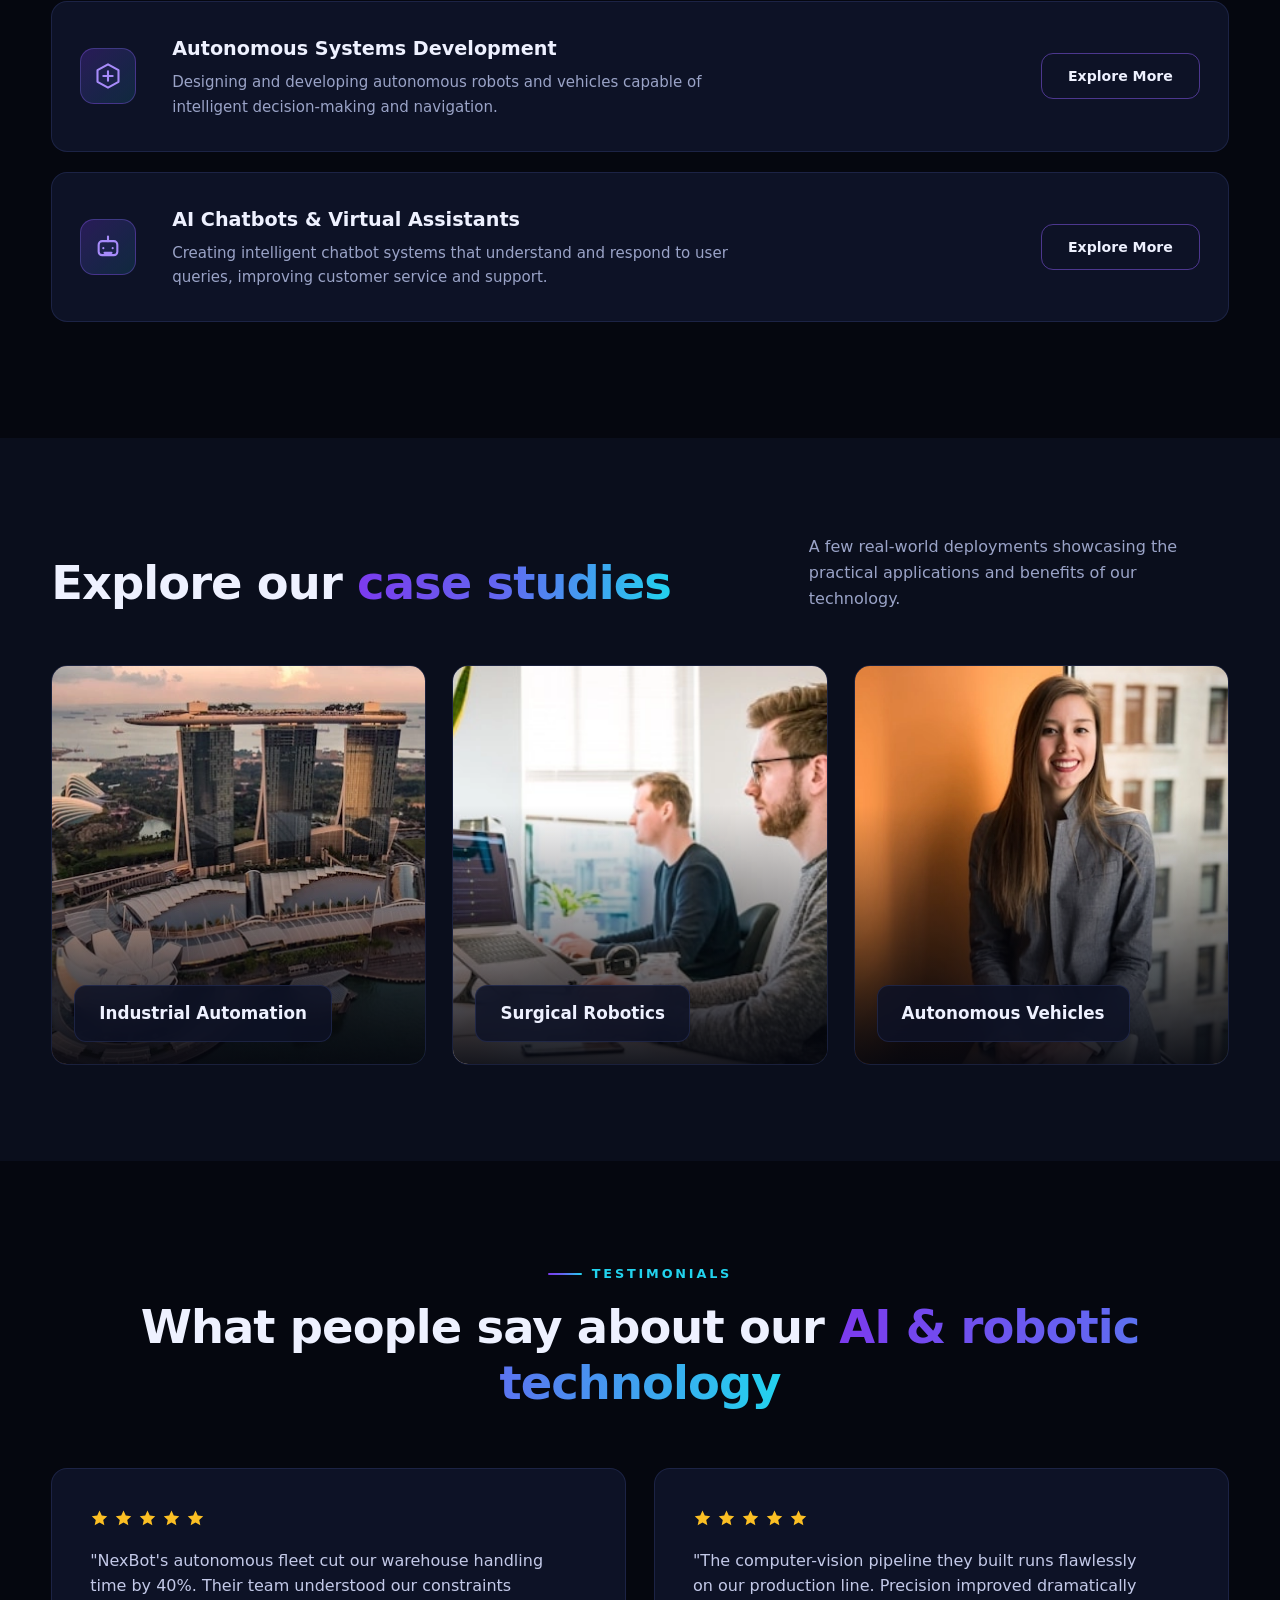
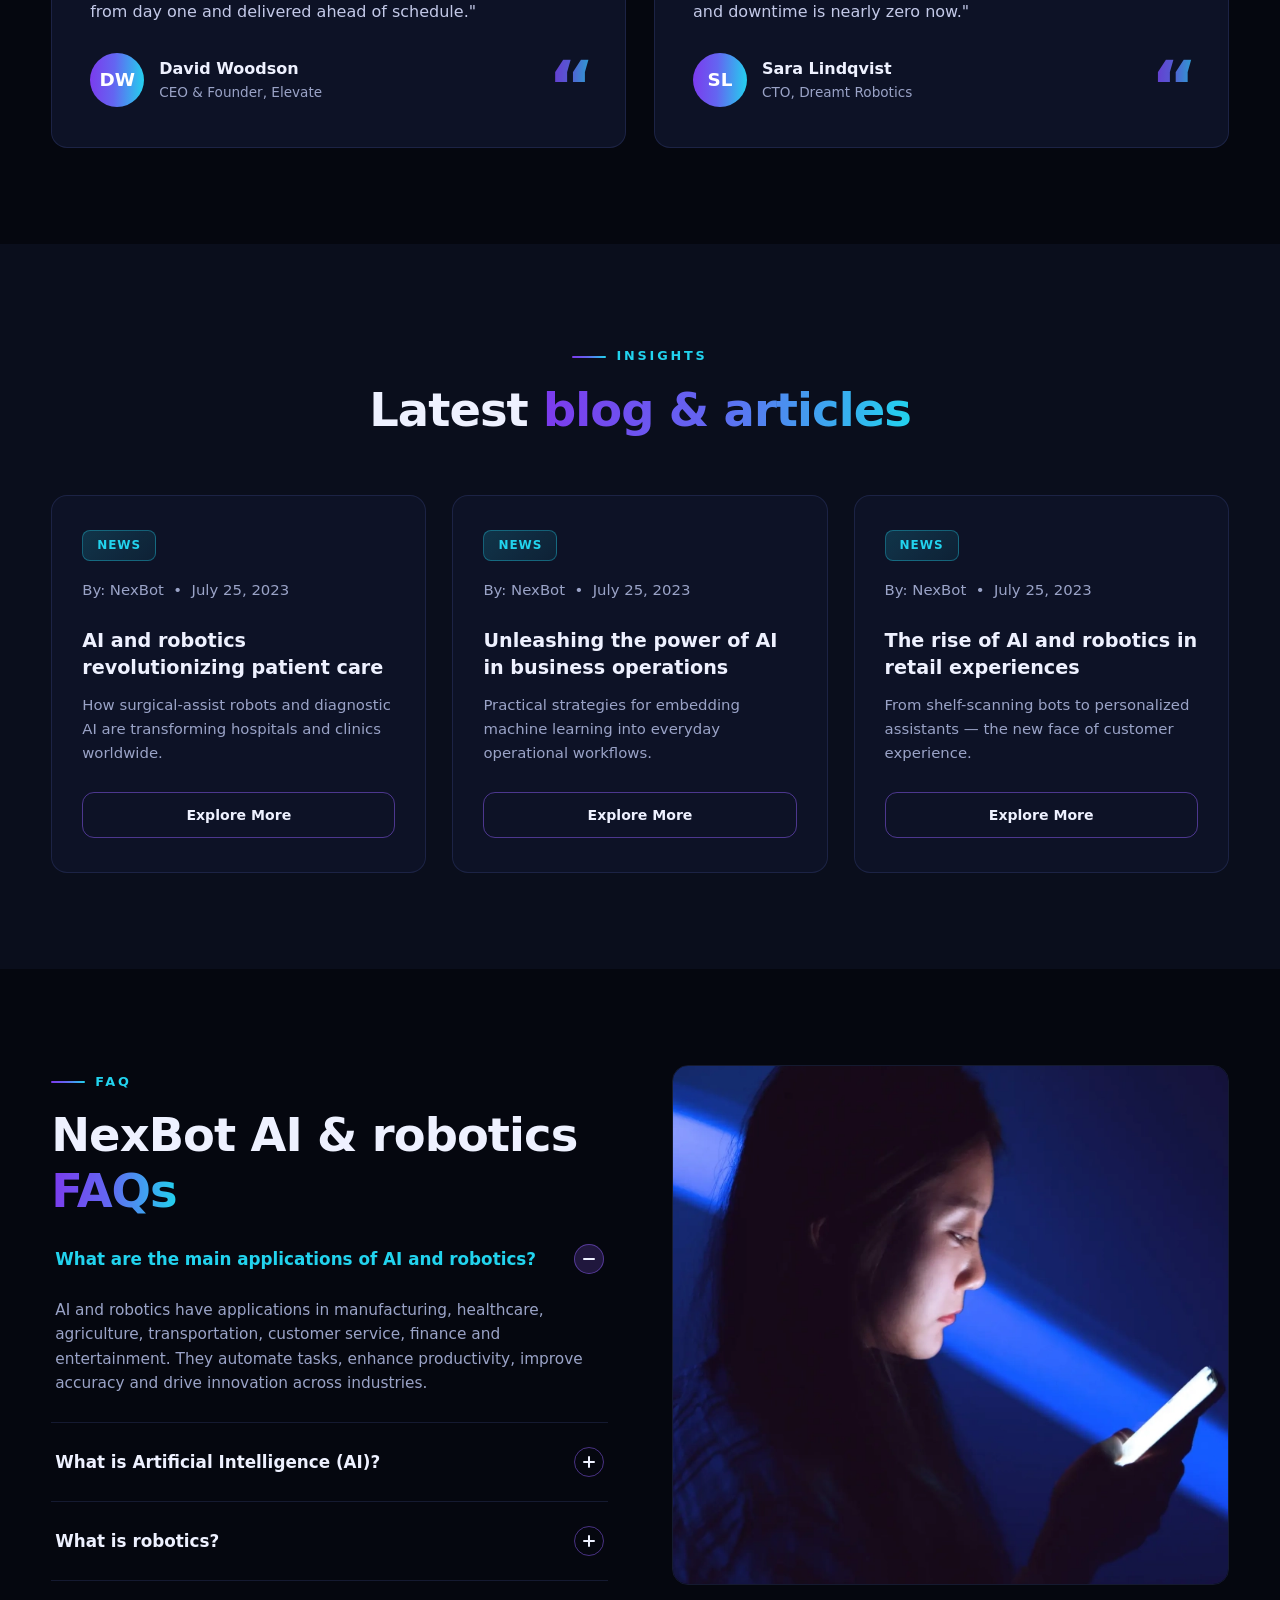
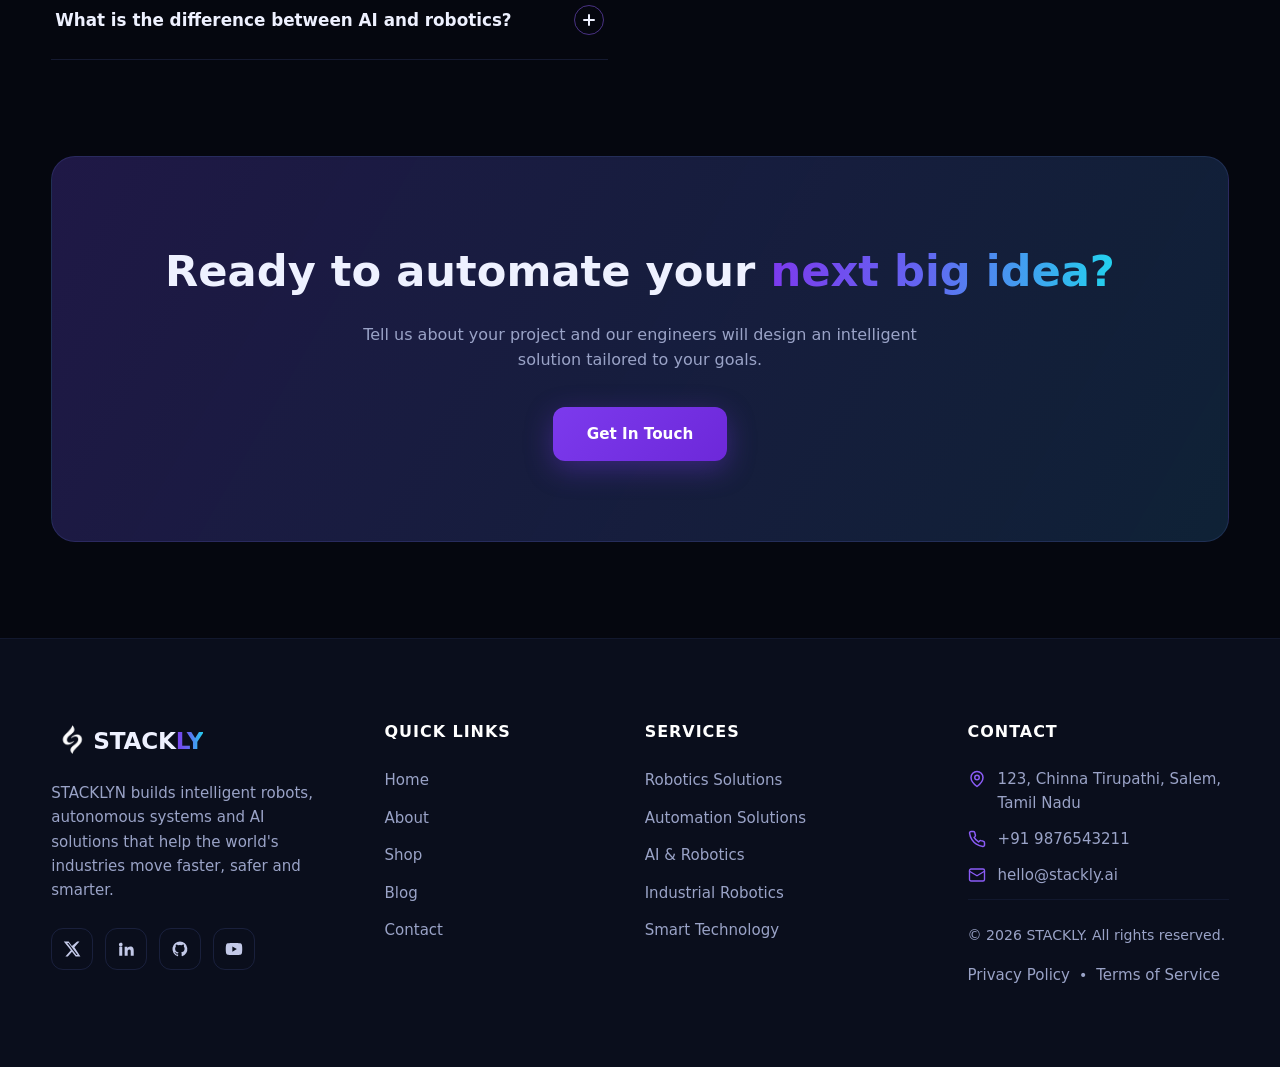
==== commit 009f6f79: "Add files via upload" ====
--- a/index.html
+++ b/index.html
@@ -67,7 +67,7 @@
   border-bottom:1px solid rgba(120,140,255,.08);
 }
 .header-inner{height:var(--header-h);display:flex;align-items:center;justify-content:space-between;gap:24px}
-.logo{display:flex;align-items:center;gap:10px;flex-shrink:0}
+.logo{display:flex;align-items:center;gap:0px;flex-shrink:0}
 .logo img{width:42px;height:42px;object-fit:contain;flex:0 0 auto}
 .logo-text{font-size:1.45rem;font-weight:800;letter-spacing:-.01em}
 .logo-text span{background:var(--grad);-webkit-background-clip:text;background-clip:text;color:transparent}
@@ -525,16 +525,15 @@
 <div class="case-card reveal d2"> 
             <img src="17img.webp" alt="Aerial view of Singapore's Marina Bay and connected city infrastructure" loading="lazy">
  
-        <span class="case-label">Industrial Automation</span>
-      </div>
+<a href="404.html" class="case-label">Industrial Automation</a>      </div>
  <div class="case-card reveal d2">
           <img src="3img.webp" alt="Aerial view of Singapore's Marina Bay and connected city infrastructure" loading="lazy">
      
-     <span class="case-label">Surgical Robotics</span>
+     <a href="404.html" class="case-label">Surgical Robotics</a>
       </div>
       <div class="case-card reveal d2">
         <img src="12img.webp" alt="Aerial view of Singapore's Marina Bay and connected city infrastructure" loading="lazy">
-        <span class="case-label">Autonomous Vehicles</span>
+        <a href="404.html" class="case-label">Autonomous Vehicles</a>
       </div>
     </div>
   </div>
@@ -698,7 +697,7 @@
         <h4>Contact</h4>
         <ul class="footer-contact">
           <li><svg viewBox="0 0 24 24" fill="none" stroke-width="2" stroke-linecap="round" stroke-linejoin="round"><path d="M20 10c0 6-8 12-8 12S4 16 4 10a8 8 0 1 1 16 0Z"/><circle cx="12" cy="10" r="3"/></svg>123, Chinna Tirupathi, Salem, Tamil Nadu</li>
-          <li><svg viewBox="0 0 24 24" fill="none" stroke-width="2" stroke-linecap="round" stroke-linejoin="round"><path d="M22 16.9v3a2 2 0 0 1-2.2 2 19.8 19.8 0 0 1-8.6-3.1 19.5 19.5 0 0 1-6-6A19.8 19.8 0 0 1 2.1 4.2 2 2 0 0 1 4.1 2h3a2 2 0 0 1 2 1.7c.1 1 .4 2 .7 2.8a2 2 0 0 1-.4 2.1L8.1 9.9a16 16 0 0 0 6 6l1.3-1.3a2 2 0 0 1 2.1-.4c.9.3 1.9.5 2.8.7a2 2 0 0 1 1.7 2Z"/></svg>+91 XXXXX XXXXX</li>
+          <li><svg viewBox="0 0 24 24" fill="none" stroke-width="2" stroke-linecap="round" stroke-linejoin="round"><path d="M22 16.9v3a2 2 0 0 1-2.2 2 19.8 19.8 0 0 1-8.6-3.1 19.5 19.5 0 0 1-6-6A19.8 19.8 0 0 1 2.1 4.2 2 2 0 0 1 4.1 2h3a2 2 0 0 1 2 1.7c.1 1 .4 2 .7 2.8a2 2 0 0 1-.4 2.1L8.1 9.9a16 16 0 0 0 6 6l1.3-1.3a2 2 0 0 1 2.1-.4c.9.3 1.9.5 2.8.7a2 2 0 0 1 1.7 2Z"/></svg>+91 9876543211</li>
        
 <li class="email-contact">
   <svg viewBox="0 0 24 24"
@@ -720,7 +719,7 @@
 </li>
 
     <div class="footer-bottom">
-      <span>&copy; 2026 STACKLYN. All rights reserved.</span>
+      <span>&copy; 2026 STACKLY. All rights reserved.</span>
       <span><a href="404.html">Privacy Policy</a> &nbsp;&bull;&nbsp; <a href="404.html">Terms of Service</a></span>
     </div>
   </div>
